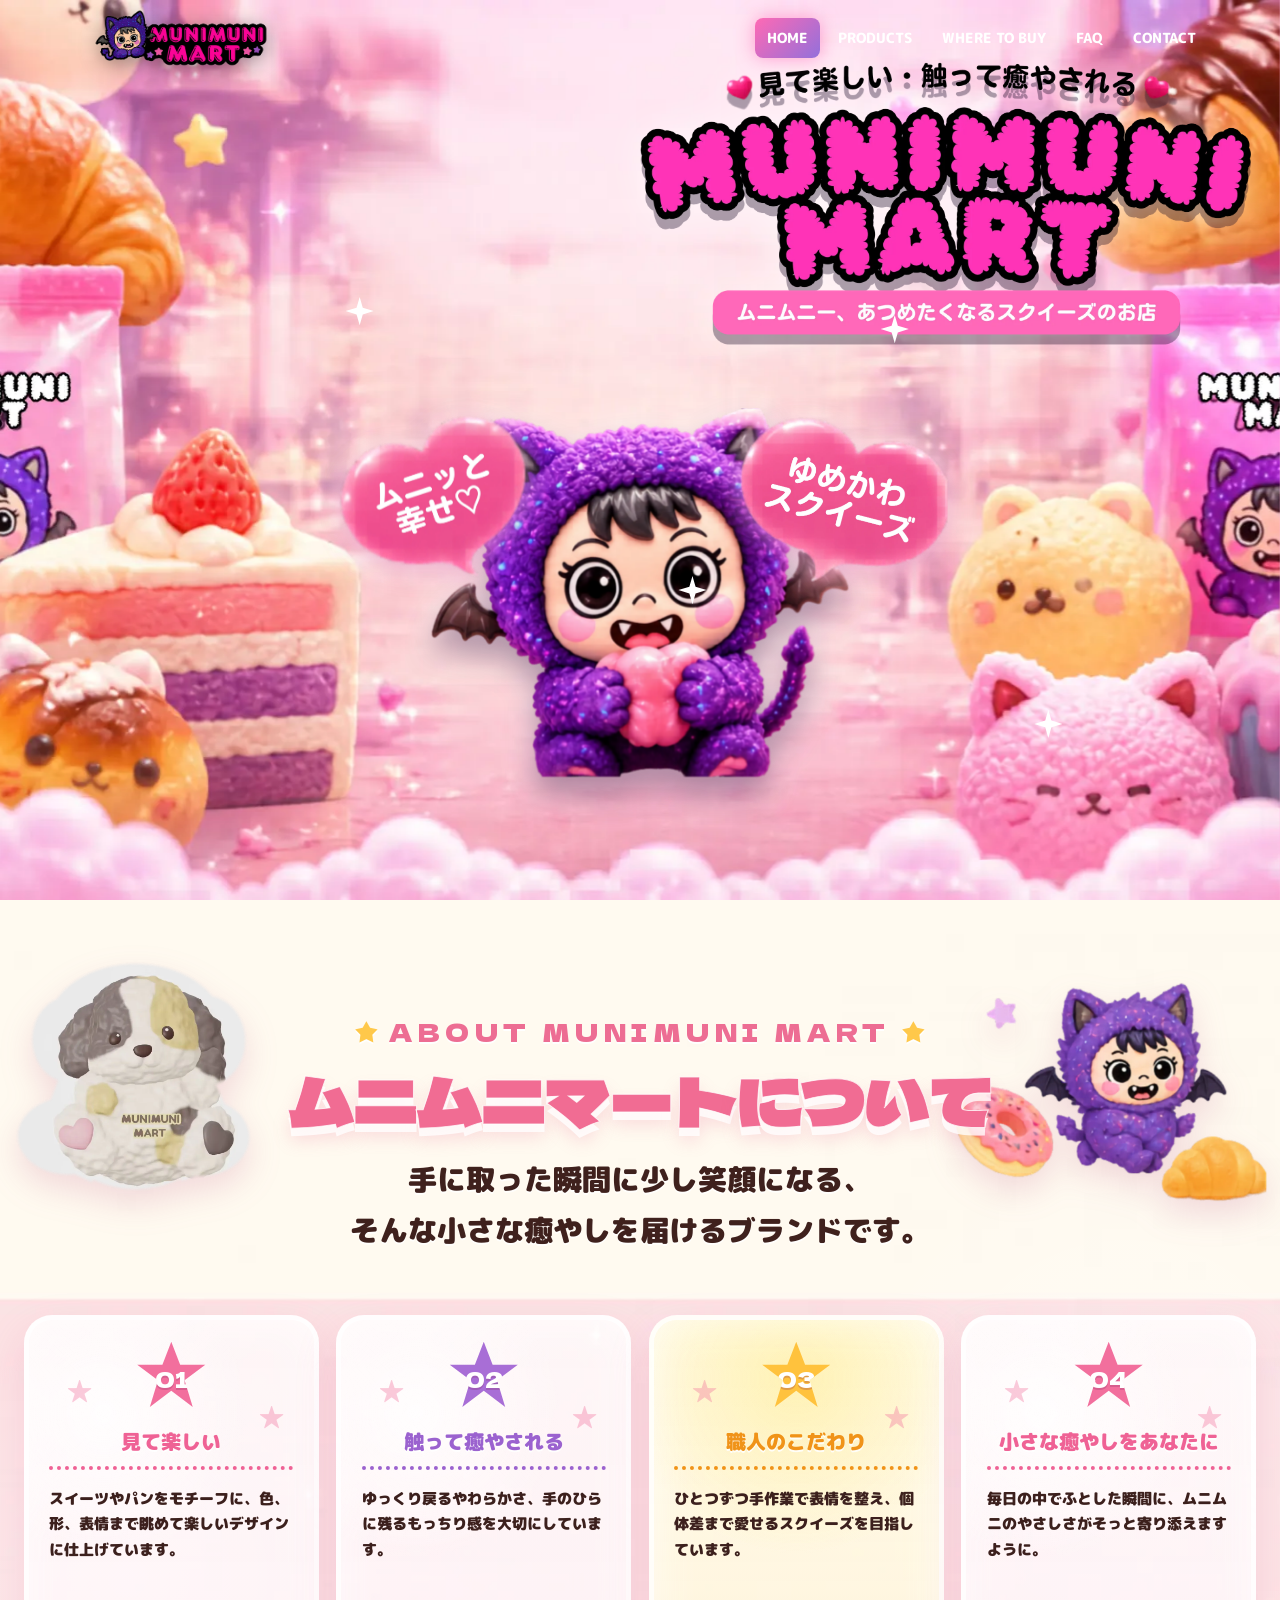
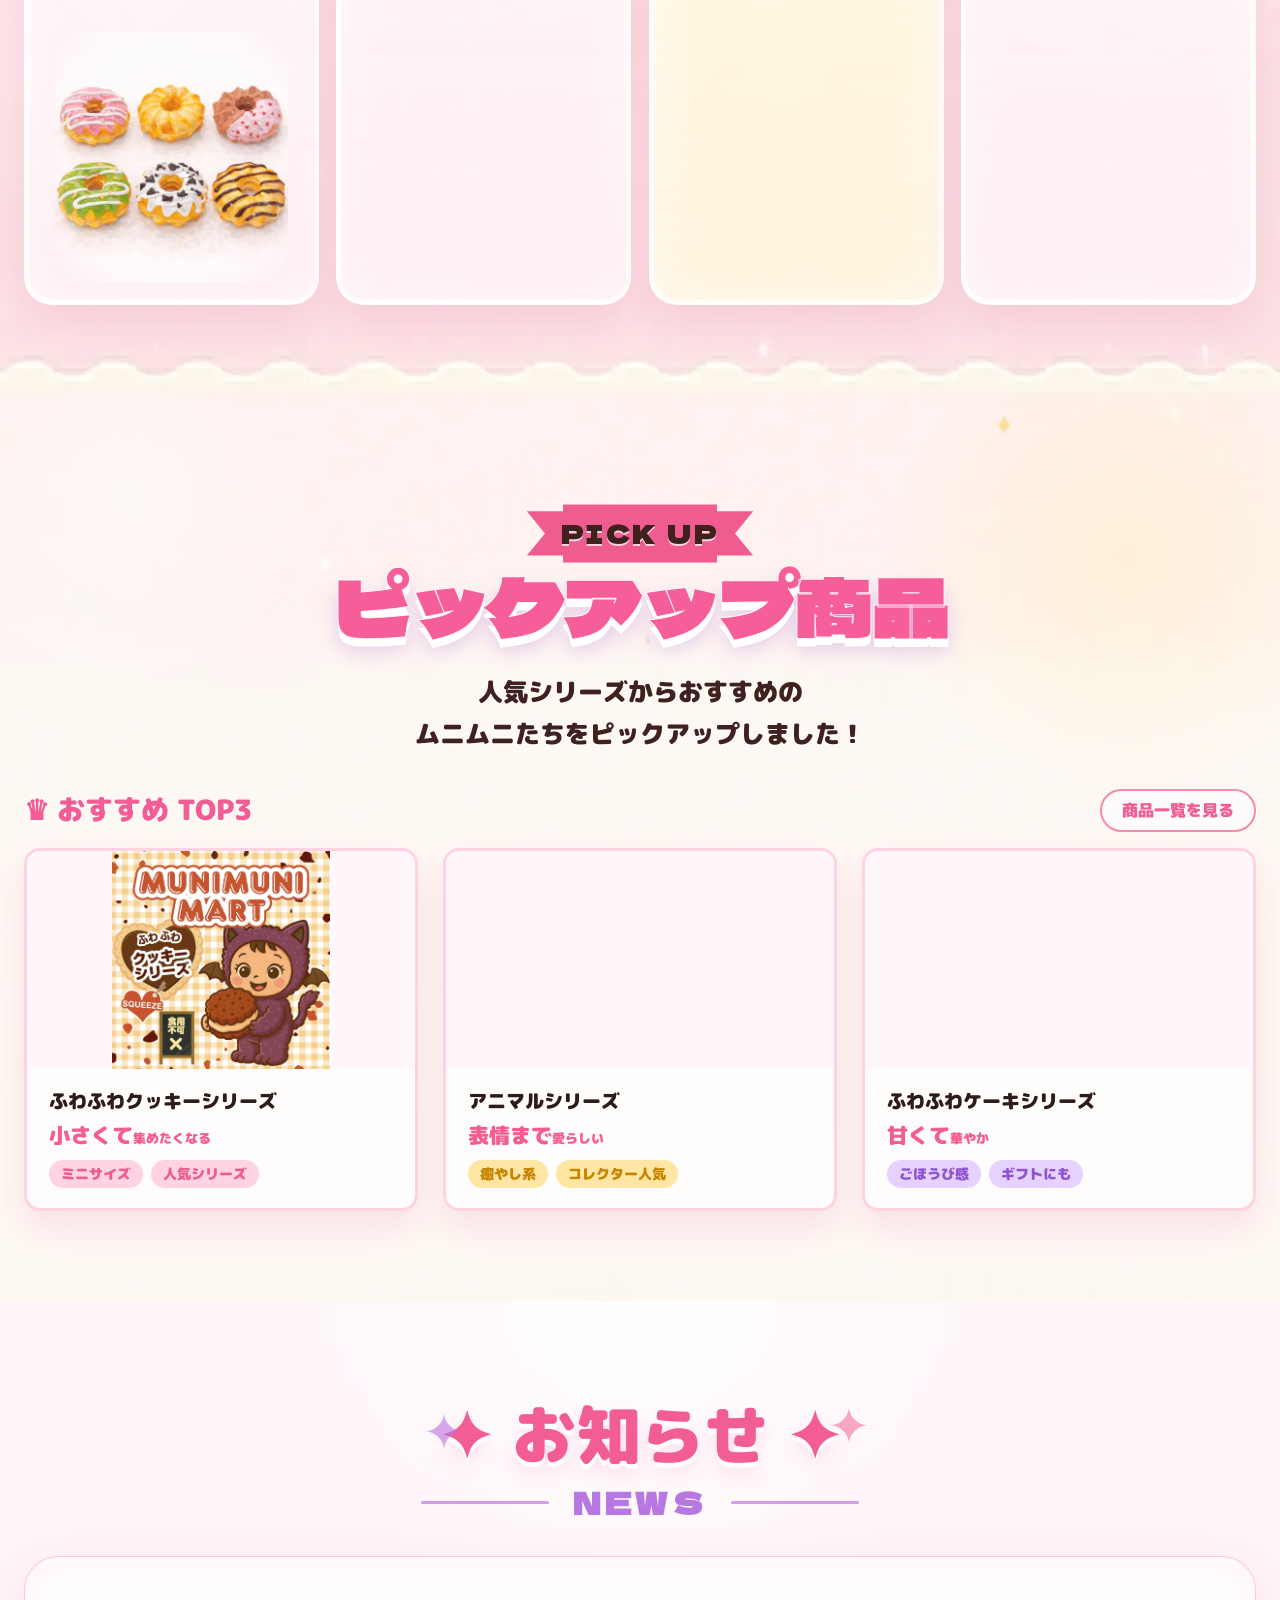
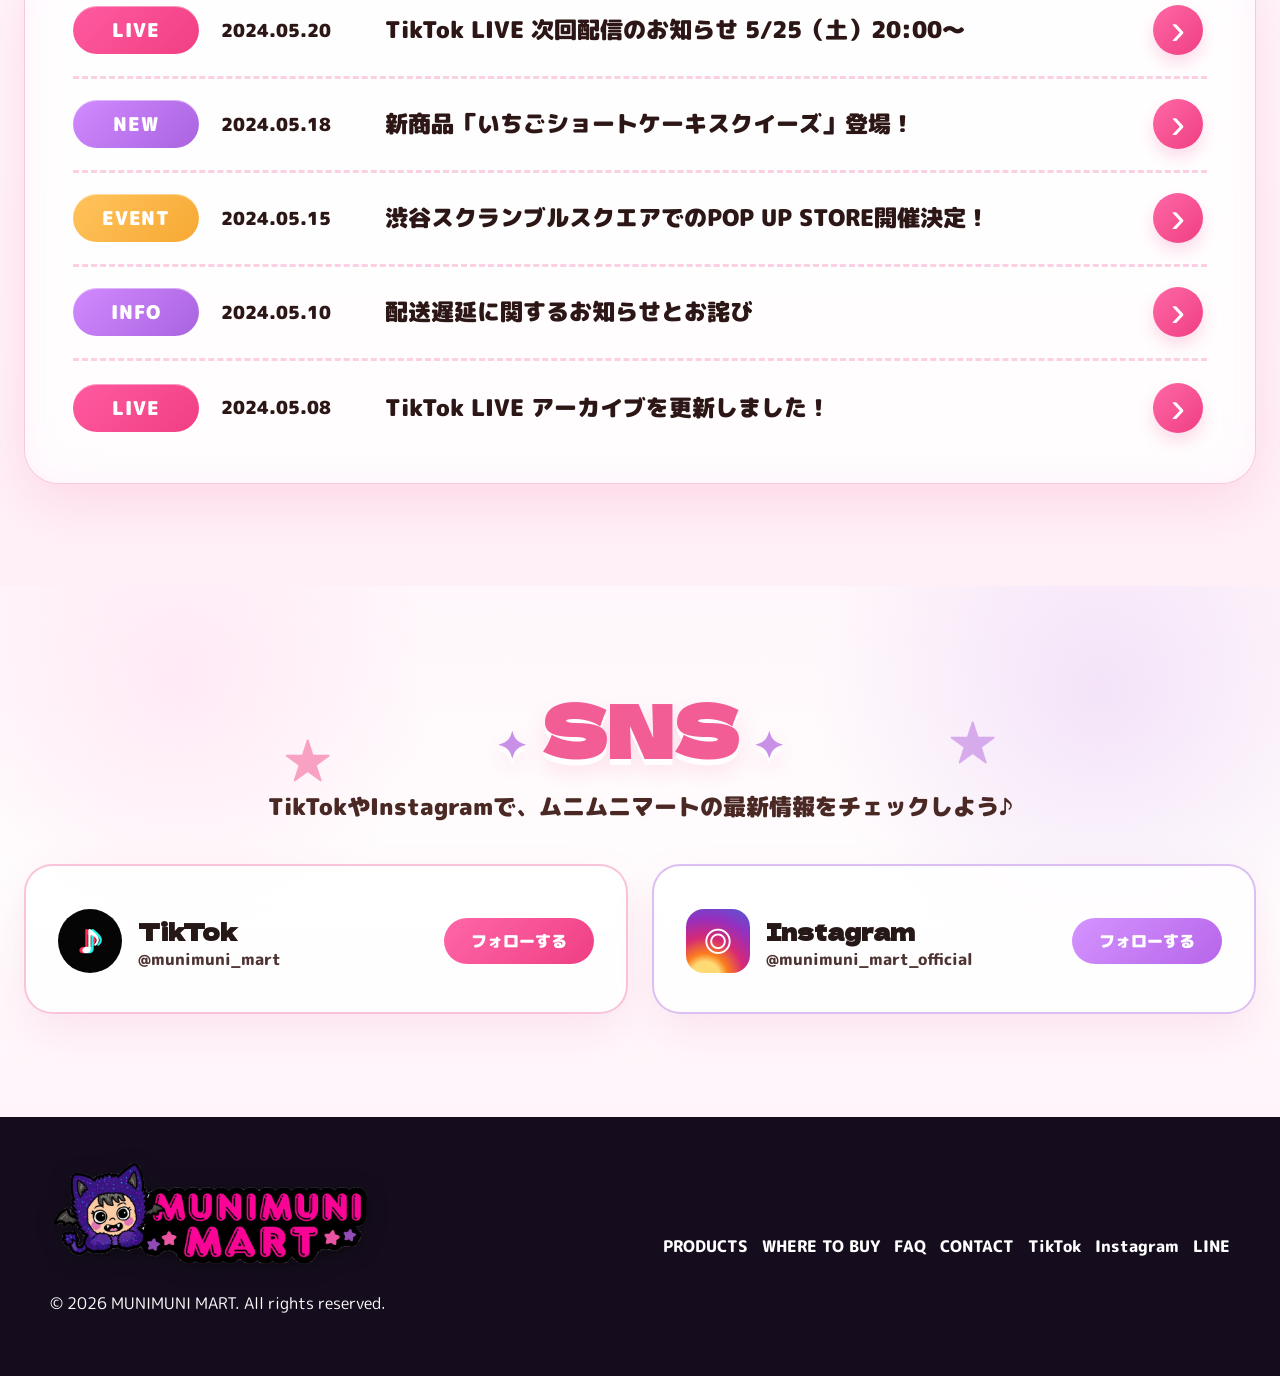
==== index.html @ 52c53e6d "Initial MUNIMUNI MART site with CMS" ====
<!doctype html>
<html lang="ja">
  <head>
    <meta charset="utf-8">
    <meta name="viewport" content="width=device-width, initial-scale=1">
    <title>MUNIMUNI MART | 見て楽しい、触って癒やされる</title>
    <meta name="description" content="MUNIMUNI MARTのブランド世界観、職人手作りスクイーズ、TikTokライブ情報を紹介する公式ブランディングサイトです。">
    <link rel="stylesheet" href="assets/styles.css">
  </head>
  <body>
    <div class="loader" aria-hidden="true"><img src="assets/munimuni-logo.webp" alt=""></div>
    <header class="site-header">
      <div class="nav-wrap">
        <a class="brand" href="index.html"><img src="assets/munimuni-brand-logo.webp" alt="MUNIMUNI MART ロゴ"><span>MUNIMUNI MART</span></a>
        <button class="nav-toggle" type="button" aria-label="メニューを開く" aria-expanded="false"><span></span><span></span><span></span></button>
        <nav class="site-nav" aria-label="グローバルナビゲーション">
          <a class="is-active" href="index.html">HOME</a>
          <a href="products/index.html">PRODUCTS</a>
          <a href="where-to-buy/index.html">WHERE TO BUY</a>
          <a href="faq/index.html">FAQ</a>
          <a href="contact/index.html">CONTACT</a>
        </nav>
      </div>
    </header>

    <main class="page">
      <section class="hero hero-layered reveal" aria-label="MUNIMUNI MART キービジュアル">
        <div class="hero-layer-canvas">
          <img class="hero-layer hero-bg-layer" src="assets/hero-parts/hero-bg.webp" alt="スクイーズとスイーツが並ぶピンクの背景" loading="eager" fetchpriority="high" decoding="async">
          <img class="hero-layer hero-logo-layer" src="assets/hero-parts/hero-logo-v2.webp" alt="MUNIMUNI MART ムニムニ、あつめたくなるスクイーズのお店" loading="eager" fetchpriority="high" decoding="async">
          <img class="hero-layer hero-character-layer" src="assets/hero-parts/hero-character.webp" alt="ハートを持ったムニにゃん" loading="eager" fetchpriority="high" decoding="async">
          <img class="hero-layer hero-bubble-left-layer" src="assets/hero-parts/hero-bubble-happy.webp" alt="ムニッと幸せ" loading="eager" decoding="async">
          <img class="hero-layer hero-bubble-right-layer" src="assets/hero-parts/hero-bubble-dream.webp" alt="ゆめかわスクイーズ" loading="eager" decoding="async">
          <span class="hero-glint g1" aria-hidden="true"></span>
          <span class="hero-glint g2" aria-hidden="true"></span>
          <span class="hero-glint g3" aria-hidden="true"></span>
          <span class="hero-glint g4" aria-hidden="true"></span>
        </div>
        <div class="hero-poster-actions" aria-label="主要リンク">
          <a class="button primary" href="products/index.html">商品を見る</a>
          <a class="button" href="where-to-buy/index.html">購入方法を見る</a>
        </div>
      </section>

      <section class="about-muni-section reveal" aria-labelledby="about-title">
        <div class="about-bg-layer about-bg-full" aria-hidden="true"></div>
        <img class="about-float about-float-left" src="assets/about-parts/about-float-dog.webp" alt="" loading="lazy" decoding="async">
        <img class="about-float about-float-right" src="assets/about-parts/about-top-right.webp" alt="" loading="lazy" decoding="async">

        <div class="about-inner">
          <div class="about-hero-copy">
            <p class="about-eyebrow"><span>★</span> ABOUT MUNIMUNI MART <span>★</span></p>
            <h2 id="about-title"><span>ムニムニマート</span><span>について</span></h2>
            <p>手に取った瞬間に少し笑顔になる、<br>そんな小さな癒やしを届けるブランドです。</p>
          </div>

          <div class="about-card-grid" aria-label="ムニムニマートの特徴">
            <article class="about-card card-pink">
              <div class="about-number">01</div>
              <h3>見て楽しい</h3>
              <p>スイーツやパンをモチーフに、色、形、表情まで眺めて楽しいデザインに仕上げています。</p>
              <img src="assets/about-parts/about-card-01-new.webp" alt="表情豊かなドーナツスクイーズのラインナップ" loading="lazy" decoding="async">
            </article>

            <article class="about-card card-purple">
              <div class="about-number">02</div>
              <h3>触って癒やされる</h3>
              <p>ゆっくり戻るやわらかさ、手のひらに残るもっちり感を大切にしています。</p>
              <img src="assets/about-parts/about-card-02-new.webp" alt="黄色いアニマルスクイーズを手でむにっと押している様子" loading="lazy" decoding="async">
            </article>

            <article class="about-card card-orange">
              <div class="about-number">03</div>
              <h3>職人のこだわり</h3>
              <p>ひとつずつ手作業で表情を整え、個体差まで愛せるスクイーズを目指しています。</p>
              <img src="assets/about-parts/about-card-03-new.webp" alt="筆でスクイーズの表情を丁寧に仕上げている様子" loading="lazy" decoding="async">
            </article>

            <article class="about-card card-pink">
              <div class="about-number">04</div>
              <h3>小さな癒やしをあなたに</h3>
              <p>毎日の中でふとした瞬間に、ムニムニのやさしさがそっと寄り添えますように。</p>
              <img src="assets/about-parts/about-card-04-new.webp" alt="ムニにゃんが黄色いスクイーズを抱えている様子" loading="lazy" decoding="async">
            </article>
          </div>
        </div>
      </section>

      <section class="pickup-muni-section reveal" aria-labelledby="pickup-title">
        <div class="pickup-bg" aria-hidden="true"></div>
        <div class="pickup-inner">
          <div class="pickup-hero">
            <p class="pickup-ribbon">PICK UP</p>
            <h2 id="pickup-title">ピックアップ商品</h2>
            <p>人気シリーズからおすすめの<br>ムニムニたちをピックアップしました！</p>
          </div>

          <div class="pickup-heading-row">
            <h3>♛ おすすめ TOP3</h3>
            <a class="pickup-link" href="products/index.html">商品一覧を見る</a>
          </div>

          <div class="pickup-rank-grid">
            <article class="pickup-rank-card">
              <img src="assets/pickup-products/fluffy-cookie-series.webp" alt="ふわふわクッキーシリーズ" loading="lazy" decoding="async">
              <div class="pickup-rank-body">
                <h4>ふわふわクッキーシリーズ</h4>
                <p>小さくて<span>集めたくなる</span></p>
                <div><span>ミニサイズ</span><span>人気シリーズ</span></div>
              </div>
            </article>
            <article class="pickup-rank-card">
              <img src="assets/pickup-products/animal-series.webp" alt="アニマルシリーズ" loading="lazy" decoding="async">
              <div class="pickup-rank-body">
                <h4>アニマルシリーズ</h4>
                <p>表情まで<span>愛らしい</span></p>
                <div><span>癒やし系</span><span>コレクター人気</span></div>
              </div>
            </article>
            <article class="pickup-rank-card">
              <img src="assets/pickup-products/fluffy-cake-series.webp" alt="ふわふわケーキシリーズ" loading="lazy" decoding="async">
              <div class="pickup-rank-body">
                <h4>ふわふわケーキシリーズ</h4>
                <p>甘くて<span>華やか</span></p>
                <div><span>ごほうび感</span><span>ギフトにも</span></div>
              </div>
            </article>
          </div>
        </div>
      </section>

      <section class="news-muni-section reveal" aria-labelledby="news-title">
        <div class="news-muni-inner">
          <div class="news-muni-heading">
            <p aria-hidden="true">✦ お知らせ ✦</p>
            <h2 id="news-title">NEWS</h2>
          </div>
          <div class="news-muni-panel" data-news-list aria-label="お知らせ一覧"></div>
        </div>
      </section>

      <section class="sns-muni-section reveal" aria-labelledby="sns-title">
        <div class="sns-muni-inner">
          <div class="sns-muni-heading">
            <h2 id="sns-title">SNS</h2>
            <p>TikTokやInstagramで、ムニムニマートの最新情報をチェックしよう♪</p>
          </div>

          <div class="sns-panel-grid">
            <article class="sns-feed-panel sns-link-panel tiktok-panel">
              <div class="sns-account-head">
                <div class="sns-icon tiktok-icon">♪</div>
                <div><h3>TikTok</h3><p>@munimuni_mart</p></div>
                <a href="https://www.tiktok.com/@munimuni.mart" target="_blank" rel="noreferrer">フォローする</a>
              </div>
            </article>

            <article class="sns-feed-panel sns-link-panel instagram-panel">
              <div class="sns-account-head">
                <div class="sns-icon instagram-icon">◎</div>
                <div><h3>Instagram</h3><p>@munimuni_mart_official</p></div>
                <a href="https://www.instagram.com/munimuni_mart_official/" target="_blank" rel="noreferrer">フォローする</a>
              </div>
            </article>
          </div>
        </div>
      </section>
    </main>

    <footer class="site-footer">
      <div class="footer-inner">
        <div>
          <a class="brand" href="index.html"><img src="assets/munimuni-brand-logo.webp" alt="MUNIMUNI MART ロゴ"><span>MUNIMUNI MART</span></a>
          <p>© 2026 MUNIMUNI MART. All rights reserved.</p>
        </div>
        <div class="footer-links">
          <a href="products/index.html">PRODUCTS</a><a href="where-to-buy/index.html">WHERE TO BUY</a><a href="faq/index.html">FAQ</a><a href="contact/index.html">CONTACT</a><a href="https://www.tiktok.com/@munimuni.mart" target="_blank" rel="noreferrer">TikTok</a><a href="https://www.instagram.com/munimuni_mart_official/" target="_blank" rel="noreferrer">Instagram</a><a href="https://line.me/R/ti/p/@764tbewm?oat_content=url&ts=12260603" target="_blank" rel="noreferrer">LINE</a>
        </div>
      </div>
    </footer>
    <script src="assets/news-data.js"></script>
    <script src="assets/app.js"></script>
  </body>
</html>
---- assets/styles.css ----
@import url("https://fonts.googleapis.com/css2?family=Dela+Gothic+One&family=M+PLUS+Rounded+1c:wght@400;500;700;800;900&family=Noto+Sans+JP:wght@400;500;700;900&family=Quicksand:wght@600;700&display=swap");

:root {
  --pink: #ff69b4;
  --pink-soft: #ffb6d9;
  --purple: #9370db;
  --cream: #fffacd;
  --green: #90ee90;
  --ink: #231825;
  --muted: #6d586e;
  --white: #ffffff;
  --night: #160824;
  --night-2: #2c0d48;
  --cyan: #63f5ff;
  --line: rgba(35, 24, 37, 0.14);
  --shadow: 0 18px 44px rgba(255, 105, 180, 0.22), 0 0 28px rgba(147, 112, 219, 0.22);
  --radius: 8px;
}

* {
  box-sizing: border-box;
}

html {
  scroll-behavior: smooth;
}

body {
  margin: 0;
  color: var(--white);
  font-family: "M PLUS Rounded 1c", "Noto Sans JP", system-ui, sans-serif;
  background:
    radial-gradient(circle at 12% 10%, rgba(255, 105, 180, 0.88), transparent 18rem),
    radial-gradient(circle at 82% 8%, rgba(99, 245, 255, 0.44), transparent 15rem),
    radial-gradient(circle at 74% 42%, rgba(147, 112, 219, 0.82), transparent 22rem),
    radial-gradient(circle at 20% 78%, rgba(255, 182, 217, 0.68), transparent 18rem),
    linear-gradient(135deg, var(--night) 0%, #330946 38%, #650c66 68%, #180629 100%);
  background-attachment: fixed;
}

body::before {
  content: "";
  position: fixed;
  inset: 0;
  z-index: -1;
  opacity: 0.52;
  background-image:
    linear-gradient(rgba(255, 255, 255, 0.08) 1px, transparent 1px),
    linear-gradient(90deg, rgba(255, 255, 255, 0.08) 1px, transparent 1px),
    radial-gradient(circle, rgba(255, 255, 255, 0.34) 0 2px, transparent 2px),
    radial-gradient(circle, rgba(255, 105, 180, 0.55) 0 3px, transparent 3px);
  background-size: 54px 54px, 54px 54px, 82px 82px, 128px 128px;
  background-position: 0 0, 0 0, 18px 26px, 52px 74px;
  mask-image: linear-gradient(180deg, rgba(0, 0, 0, 0.9), rgba(0, 0, 0, 0.55));
}

body::after {
  content: "MUNI MUNI   MUNI MUNI   MUNI MUNI";
  position: fixed;
  left: -8vw;
  right: -8vw;
  bottom: 9vh;
  z-index: -1;
  color: transparent;
  font-family: "Dela Gothic One", "M PLUS Rounded 1c", sans-serif;
  font-size: clamp(3.8rem, 10vw, 10rem);
  letter-spacing: 0;
  white-space: nowrap;
  -webkit-text-stroke: 1px rgba(255, 255, 255, 0.16);
  transform: rotate(-8deg);
}

img {
  max-width: 100%;
  display: block;
}

a {
  color: inherit;
}

.site-header {
  position: fixed;
  top: 0;
  left: 0;
  right: 0;
  z-index: 20;
  background: transparent;
  border-bottom: 1px solid transparent;
  backdrop-filter: none;
  transition: background 240ms ease, border-color 240ms ease, box-shadow 240ms ease;
}

.site-header.is-solid {
  background: rgba(22, 8, 36, 0.88);
  border-bottom-color: rgba(255, 255, 255, 0.18);
  box-shadow: 0 10px 28px rgba(22, 8, 36, 0.24);
  backdrop-filter: blur(16px);
}

.nav-wrap {
  max-width: 1180px;
  min-height: 76px;
  margin: 0 auto;
  padding: 0 22px;
  display: flex;
  align-items: center;
  justify-content: space-between;
  gap: 20px;
}

.brand {
  display: inline-flex;
  align-items: center;
  gap: 10px;
  text-decoration: none;
  font-family: "Quicksand", sans-serif;
  font-weight: 700;
  color: var(--ink);
}

.brand img {
  width: clamp(154px, 18vw, 218px);
  height: auto;
  max-height: 58px;
  object-fit: contain;
  filter: drop-shadow(0 4px 10px rgba(0, 0, 0, 0.38));
}

.brand span {
  display: none;
  color: #ff4fc3;
  font-size: 1.15rem;
  text-shadow: 0 0 12px rgba(255, 105, 180, 0.9);
}

.nav-toggle {
  display: none;
  width: 44px;
  height: 44px;
  border: 2px solid var(--ink);
  border-radius: var(--radius);
  background: #fff4fb;
  cursor: pointer;
}

.nav-toggle span {
  display: block;
  width: 20px;
  height: 2px;
  margin: 5px auto;
  background: var(--ink);
}

.site-nav {
  display: flex;
  align-items: center;
  gap: 6px;
}

.site-nav a {
  padding: 10px 12px;
  border-radius: var(--radius);
  text-decoration: none;
  font-size: 0.86rem;
  font-weight: 800;
  letter-spacing: 0;
  color: var(--white);
}

.site-nav a:hover,
.site-nav a.is-active {
  color: var(--white);
  background: linear-gradient(135deg, var(--pink), var(--purple));
  box-shadow: 0 0 18px rgba(255, 105, 180, 0.62);
}

.page {
  overflow: hidden;
}

.section,
.hero,
.page-hero,
.product-detail {
  max-width: 1180px;
  margin: 0 auto;
  padding: 82px 22px;
}

.hero {
  min-height: calc(100vh - 76px);
  display: grid;
  grid-template-columns: minmax(0, 1.02fr) minmax(320px, 0.88fr);
  align-items: center;
  gap: 42px;
  padding-top: 44px;
  padding-bottom: 44px;
}

.hero-poster,
.hero-scene {
  position: relative;
  max-width: none;
  min-height: calc(100vh - 76px);
  display: grid;
  grid-template-columns: 1fr;
  place-items: center;
  padding: clamp(18px, 3vw, 34px);
  isolation: isolate;
}

.hero-poster::before,
.hero-scene::before {
  content: "";
  position: absolute;
  inset: 0;
  z-index: -2;
  background:
    radial-gradient(circle at 50% 18%, rgba(255, 255, 255, 0.32), transparent 18rem),
    radial-gradient(circle at 20% 78%, rgba(255, 105, 180, 0.72), transparent 22rem),
    radial-gradient(circle at 78% 30%, rgba(147, 112, 219, 0.72), transparent 22rem),
    linear-gradient(135deg, #ff69b4, #8f37f4 48%, #ffb6d9);
}

.hero-poster::after,
.hero-scene::after {
  content: "";
  position: absolute;
  inset: 0;
  z-index: -1;
  pointer-events: none;
  background:
    linear-gradient(180deg, rgba(22, 8, 36, 0.2), transparent 26%, rgba(22, 8, 36, 0.22)),
    radial-gradient(circle at 50% 104%, rgba(255, 255, 255, 0.62), transparent 24rem);
}

.hero-poster img {
  width: min(100%, 1536px);
  max-height: calc(100vh - 112px);
  object-fit: contain;
  border: 3px solid rgba(255, 255, 255, 0.78);
  border-radius: 8px;
  box-shadow:
    0 0 34px rgba(255, 105, 180, 0.74),
    0 0 72px rgba(147, 112, 219, 0.56),
    0 24px 70px rgba(22, 8, 36, 0.42);
}

.hero-layered {
  position: relative;
  max-width: none;
  min-height: 100svh;
  display: grid;
  grid-template-columns: 1fr;
  place-items: center;
  padding: 0;
  overflow: hidden;
  isolation: isolate;
}

.hero-layered::before {
  content: "";
  position: absolute;
  inset: 0;
  z-index: -2;
  background:
    radial-gradient(circle at 50% 14%, rgba(255, 255, 255, 0.5), transparent 18rem),
    radial-gradient(circle at 20% 82%, rgba(255, 105, 180, 0.64), transparent 24rem),
    radial-gradient(circle at 78% 24%, rgba(147, 112, 219, 0.68), transparent 22rem),
    linear-gradient(135deg, #ff63bd, #b85cff 55%, #ff9bd7);
}

.hero-layered::after {
  content: "";
  position: absolute;
  inset: 0;
  z-index: -1;
  pointer-events: none;
  background:
    radial-gradient(circle, rgba(255, 255, 255, 0.72) 0 2px, transparent 2px),
    linear-gradient(180deg, rgba(22, 8, 36, 0.12), transparent 40%, rgba(22, 8, 36, 0.2));
  background-size: 72px 72px, auto;
  animation: twinkle-field 5s ease-in-out infinite alternate;
}

.hero-layer-canvas {
  position: relative;
  width: 100%;
  min-height: 100svh;
  aspect-ratio: 16 / 9;
  overflow: hidden;
  border: 0;
  border-radius: 0;
  box-shadow: none;
  background: #ffb4dc;
}

.hero-layer {
  position: absolute;
  display: block;
  height: auto;
  max-width: none;
  pointer-events: none;
  user-select: none;
  will-change: transform, opacity;
}

.hero-bg-layer {
  inset: 0;
  z-index: 1;
  width: 100%;
  height: 100%;
  object-fit: cover;
}

.hero-logo-layer {
  left: 50%;
  top: 6.4%;
  z-index: 5;
  width: 47.9%;
  animation: logo-pop 5.4s ease-in-out infinite;
  filter: drop-shadow(0 10px 0 rgba(22, 8, 36, 0.36)) drop-shadow(0 0 20px rgba(255, 255, 255, 0.62));
}

.hero-character-layer {
  left: 33.2%;
  top: 45.3%;
  z-index: 7;
  width: 33.6%;
  animation: character-breathe-image 3.8s ease-in-out infinite;
  filter: drop-shadow(0 18px 14px rgba(52, 10, 60, 0.38)) drop-shadow(0 0 18px rgba(255, 255, 255, 0.58));
}

.hero-bubble-left-layer {
  left: 26.1%;
  top: 45.5%;
  z-index: 8;
  width: 15.2%;
  animation: bubble-float-left 3.5s ease-in-out infinite;
  filter: drop-shadow(0 8px 12px rgba(190, 25, 128, 0.28)) drop-shadow(0 0 12px rgba(255, 255, 255, 0.58));
}

.hero-bubble-right-layer {
  right: 25.8%;
  top: 45.8%;
  z-index: 8;
  width: 16.8%;
  animation: bubble-float-right 3.7s ease-in-out infinite;
  filter: drop-shadow(0 8px 12px rgba(190, 25, 128, 0.28)) drop-shadow(0 0 12px rgba(255, 255, 255, 0.58));
}

.hero-glint {
  position: absolute;
  z-index: 9;
  width: clamp(16px, 2.2vw, 38px);
  aspect-ratio: 1;
  background: #fff;
  clip-path: polygon(50% 0, 61% 38%, 100% 50%, 61% 62%, 50% 100%, 39% 62%, 0 50%, 39% 38%);
  filter: drop-shadow(0 0 9px rgba(255, 255, 255, 0.96));
  animation: sparkle-pulse 1.9s ease-in-out infinite;
}

.hero-glint.g1 {
  left: 27%;
  top: 33%;
}

.hero-glint.g2 {
  right: 29%;
  top: 35%;
  animation-delay: -0.55s;
}

.hero-glint.g3 {
  left: 53%;
  top: 64%;
  animation-delay: -0.95s;
}

.hero-glint.g4 {
  right: 17%;
  bottom: 18%;
  animation-delay: -1.3s;
}

.about-muni-section {
  position: relative;
  overflow: hidden;
  isolation: isolate;
  min-height: 980px;
  padding: clamp(54px, 6vw, 82px) 24px clamp(58px, 7vw, 88px);
  color: var(--ink);
}

.about-bg-layer {
  position: absolute;
  inset: 0;
  z-index: -2;
  pointer-events: none;
  background-repeat: no-repeat;
  background-size: cover;
  background-position: center;
}

.about-bg-full {
  background-image: url("about-parts/about-bg-full.webp");
}

.about-muni-section::after {
  content: "";
  position: absolute;
  inset: 0;
  z-index: -1;
  pointer-events: none;
  background:
    radial-gradient(circle at 10% 62%, rgba(255, 255, 255, 0.34), transparent 16rem),
    radial-gradient(circle at 88% 48%, rgba(255, 255, 255, 0.28), transparent 18rem);
}

.about-inner {
  position: relative;
  z-index: 3;
  max-width: 1460px;
  margin: 0 auto;
}

.about-hero-copy {
  min-height: 310px;
  display: grid;
  place-items: center;
  align-content: center;
  text-align: center;
}

.about-eyebrow {
  margin: 0 0 10px;
  color: #ed6d93;
  font-family: "Dela Gothic One", "M PLUS Rounded 1c", sans-serif;
  font-size: clamp(1rem, 2vw, 1.55rem);
  letter-spacing: 0.22em;
  text-shadow: 0 2px 0 #fff;
}

.about-eyebrow span {
  color: #ffc84a;
  letter-spacing: 0;
}

.about-hero-copy h2 {
  margin: 0;
  color: #f16c93;
  font-size: clamp(2.25rem, 5vw, 4.9rem);
  -webkit-text-stroke: 1px rgba(255, 255, 255, 0.76);
  text-shadow:
    0 8px 0 rgba(255, 255, 255, 0.78),
    0 12px 18px rgba(231, 99, 141, 0.22);
}

.about-hero-copy h2 span {
  display: inline;
}

.about-hero-copy > p:last-child {
  margin: 18px 0 0;
  color: #3f211d;
  font-size: clamp(1.12rem, 2.4vw, 1.82rem);
  font-weight: 900;
  line-height: 1.72;
  text-shadow: 0 2px 0 rgba(255, 255, 255, 0.8);
}

.about-float {
  position: absolute;
  z-index: 2;
  pointer-events: none;
  max-width: none;
  filter: drop-shadow(0 14px 16px rgba(184, 74, 120, 0.18));
  animation: float-product 5.6s ease-in-out infinite;
}

.about-float-left {
  left: max(12px, calc(50% - 720px));
  top: 58px;
  width: clamp(180px, 19vw, 290px);
  animation-delay: -0.8s;
}

.about-float-right {
  right: max(10px, calc(50% - 720px));
  top: 78px;
  width: clamp(210px, 25vw, 365px);
  animation-delay: -1.8s;
}

.about-card-grid {
  display: grid;
  grid-template-columns: repeat(4, minmax(0, 1fr));
  gap: clamp(10px, 1.4vw, 18px);
  align-items: stretch;
  margin-top: 28px;
}

.about-card {
  position: relative;
  min-height: 590px;
  overflow: hidden;
  padding: 58px clamp(18px, 1.6vw, 24px) 260px;
  border: 5px solid rgba(255, 255, 255, 0.82);
  border-radius: 28px;
  background:
    radial-gradient(circle at 26% 16%, rgba(255, 255, 255, 0.82), transparent 9rem),
    linear-gradient(180deg, rgba(255, 255, 255, 0.7), rgba(255, 245, 251, 0.68));
  box-shadow:
    inset 0 0 42px rgba(255, 255, 255, 0.62),
    0 18px 42px rgba(218, 101, 151, 0.18);
  text-align: center;
  transition: transform 220ms ease, box-shadow 220ms ease;
}

.about-card:hover {
  transform: translateY(-8px);
  box-shadow:
    inset 0 0 42px rgba(255, 255, 255, 0.7),
    0 26px 52px rgba(218, 101, 151, 0.25);
}

.about-card::before,
.about-card::after {
  content: "★";
  position: absolute;
  color: rgba(242, 111, 155, 0.36);
  font-size: 1.7rem;
  animation: sparkle-pulse 2.8s ease-in-out infinite;
}

.about-card::before {
  left: 13%;
  top: 52px;
}

.about-card::after {
  right: 10%;
  top: 78px;
  animation-delay: -1.1s;
}

.about-number {
  width: 74px;
  height: 74px;
  display: grid;
  place-items: center;
  margin: -36px auto 14px;
  color: #fff;
  background: #f26f9d;
  clip-path: polygon(50% 0, 62% 31%, 96% 31%, 68% 52%, 79% 88%, 50% 66%, 21% 88%, 32% 52%, 4% 31%, 38% 31%);
  font-family: "Dela Gothic One", sans-serif;
  font-size: 1.35rem;
  text-shadow: 0 2px 0 rgba(135, 48, 99, 0.26);
}

.about-card h3 {
  margin: 0 auto 16px;
  padding-bottom: 12px;
  border-bottom: 4px dotted currentColor;
  font-family: "M PLUS Rounded 1c", "Noto Sans JP", sans-serif;
  font-size: clamp(1.12rem, 1.55vw, 1.42rem);
  font-weight: 900;
  line-height: 1.2;
  text-shadow: 0 2px 0 rgba(255, 255, 255, 0.86);
  white-space: nowrap;
}

.about-card p {
  margin: 0 auto;
  color: #3c201d;
  font-size: clamp(0.94rem, 1.08vw, 1.05rem);
  font-weight: 900;
  line-height: 1.72;
  text-align: left;
}

.about-card img {
  position: absolute;
  left: 50%;
  bottom: -8px;
  width: 92%;
  max-width: none;
  transform: translateX(-50%);
  filter: drop-shadow(0 10px 10px rgba(129, 66, 67, 0.16));
  transition: transform 220ms ease;
}

.about-card:hover img {
  transform: translateX(-50%) translateY(-5px) scale(1.02);
}

.about-card.card-pink h3 {
  color: #ef6295;
}

.about-card.card-purple h3 {
  color: #9b62cf;
}

.about-card.card-purple .about-number {
  background: #a86ed6;
}

.about-card.card-orange {
  background:
    radial-gradient(circle at 50% 10%, rgba(255, 236, 142, 0.54), transparent 11rem),
    linear-gradient(180deg, rgba(255, 252, 227, 0.88), rgba(255, 249, 219, 0.76));
}

.about-card.card-orange h3 {
  color: #f09318;
}

.about-card.card-orange .about-number {
  background: #ffc23d;
}

.about-card:nth-child(1) img {
  bottom: 18px;
  width: 82%;
  height: 250px;
  object-fit: cover;
  object-position: 50% 40%;
  border-radius: 32px;
  opacity: 0.96;
  mask-image: radial-gradient(ellipse at center, #000 58%, rgba(0, 0, 0, 0.82) 74%, transparent 100%);
}

.about-card:nth-child(2) img {
  bottom: 18px;
  width: 82%;
  height: 250px;
  object-fit: cover;
  object-position: 50% 42%;
  border-radius: 32px;
  opacity: 0.96;
  mask-image: radial-gradient(ellipse at center, #000 58%, rgba(0, 0, 0, 0.82) 74%, transparent 100%);
}

.about-card:nth-child(3) img {
  bottom: 18px;
  width: 82%;
  height: 250px;
  object-fit: cover;
  object-position: 54% 48%;
  border-radius: 32px;
  opacity: 0.96;
  mask-image: radial-gradient(ellipse at center, #000 58%, rgba(0, 0, 0, 0.82) 74%, transparent 100%);
}

.about-card:nth-child(4) img {
  bottom: 18px;
  width: 82%;
  height: 250px;
  object-fit: cover;
  object-position: 50% 48%;
  border-radius: 32px;
  opacity: 0.96;
  mask-image: radial-gradient(ellipse at center, #000 58%, rgba(0, 0, 0, 0.82) 74%, transparent 100%);
}

.pickup-muni-section {
  position: relative;
  overflow: hidden;
  isolation: isolate;
  padding: clamp(58px, 7vw, 96px) 24px clamp(58px, 7vw, 90px);
  color: var(--ink);
}

.pickup-bg {
  position: absolute;
  inset: 0;
  z-index: -2;
  background-image: url("pickup-parts/pickup-bg.webp");
  background-repeat: no-repeat;
  background-position: center;
  background-size: cover;
}

.pickup-muni-section::after {
  content: "";
  position: absolute;
  inset: 0;
  z-index: -1;
  pointer-events: none;
  background:
    radial-gradient(circle at 10% 12%, rgba(255, 255, 255, 0.44), transparent 12rem),
    radial-gradient(circle at 88% 18%, rgba(255, 222, 88, 0.16), transparent 15rem);
}

.pickup-inner {
  max-width: 1400px;
  margin: 0 auto;
}

.pickup-hero {
  min-height: 210px;
  display: grid;
  place-items: center;
  align-content: center;
  text-align: center;
}

.pickup-ribbon {
  margin: 0 0 8px;
  padding: 8px 34px;
  color: #fff;
  background: #ef5d90;
  clip-path: polygon(0 12%, 16% 12%, 16% 0, 84% 0, 84% 12%, 100% 12%, 92% 50%, 100% 88%, 84% 88%, 84% 100%, 16% 100%, 16% 88%, 0 88%, 8% 50%);
  font-family: "Dela Gothic One", "M PLUS Rounded 1c", sans-serif;
  font-size: clamp(1rem, 1.8vw, 1.35rem);
  letter-spacing: 0.14em;
}

.pickup-hero h2 {
  margin: 0;
  color: #f65e9a;
  font-size: clamp(2.7rem, 6vw, 5.6rem);
  white-space: nowrap;
  -webkit-text-stroke: 1px rgba(255, 255, 255, 0.92);
  text-shadow:
    0 8px 0 #fff,
    0 12px 20px rgba(155, 97, 212, 0.28);
}

.pickup-hero p {
  max-width: 780px;
  margin: 22px 0 0;
  color: #3f211d;
  font-size: clamp(1.08rem, 2vw, 1.55rem);
  font-weight: 900;
  line-height: 1.7;
  text-wrap: balance;
  text-shadow: 0 2px 0 rgba(255, 255, 255, 0.72);
}

.pickup-heading-row {
  display: flex;
  align-items: center;
  justify-content: space-between;
  gap: 18px;
  margin: 34px 0 16px;
}

.pickup-heading-row h3 {
  color: #f25d95;
  font-family: "M PLUS Rounded 1c", "Noto Sans JP", sans-serif;
  font-size: clamp(1.35rem, 2.2vw, 2rem);
  font-weight: 900;
  word-break: keep-all;
  text-shadow: 0 2px 0 #fff;
}

.pickup-link {
  display: inline-flex;
  min-height: 38px;
  align-items: center;
  justify-content: center;
  padding: 8px 20px;
  border: 2px solid #f58bad;
  border-radius: 999px;
  color: #f25d95;
  background: rgba(255, 255, 255, 0.62);
  font-weight: 900;
  text-decoration: none;
}

.pickup-rank-grid {
  display: grid;
  grid-template-columns: repeat(3, minmax(0, 1fr));
  gap: clamp(16px, 2vw, 28px);
}

.pickup-rank-card {
  overflow: hidden;
  border: 3px solid rgba(255, 210, 224, 0.96);
  border-radius: 16px;
  background: rgba(255, 255, 255, 0.74);
  box-shadow: 0 18px 34px rgba(218, 91, 143, 0.14);
  transition: transform 220ms ease, box-shadow 220ms ease;
}

.pickup-rank-card:hover {
  transform: translateY(-8px);
  box-shadow: 0 28px 48px rgba(218, 91, 143, 0.22);
}

.pickup-rank-card img {
  width: 100%;
  aspect-ratio: 16 / 9;
  object-fit: contain;
  object-position: center;
  background: #fff7fb;
}

.pickup-rank-body {
  padding: 18px 22px 20px;
}

.pickup-rank-body h4 {
  margin: 0 0 8px;
  color: #2f1b1a;
  font-size: clamp(1rem, 1.45vw, 1.28rem);
  font-weight: 900;
  word-break: keep-all;
  overflow-wrap: normal;
}

.pickup-rank-body p {
  margin: 0 0 12px;
  color: #f45d92;
  font-size: 1.32rem;
  font-weight: 900;
  line-height: 1.2;
}

.pickup-rank-body p span {
  font-size: 0.8rem;
}

.pickup-rank-body div {
  display: flex;
  flex-wrap: wrap;
  gap: 8px;
}

.pickup-rank-body div span,
.pickup-season-grid article span {
  display: inline-flex;
  align-items: center;
  min-height: 28px;
  padding: 4px 12px;
  border-radius: 999px;
  background: #ffd3e4;
  color: #eb5d8f;
  font-weight: 900;
  font-size: 0.86rem;
}

.pickup-rank-card:nth-child(2) .pickup-rank-body div span {
  background: #ffe6a5;
  color: #c58500;
}

.pickup-rank-card:nth-child(3) .pickup-rank-body div span {
  background: #e6d2ff;
  color: #8f55d1;
}

.pickup-season-row {
  margin-top: 34px;
}

.pickup-season-grid {
  display: grid;
  grid-template-columns: repeat(4, minmax(0, 1fr));
  gap: 18px;
}

.pickup-season-grid article {
  min-height: 112px;
  display: grid;
  align-content: center;
  gap: 8px;
  padding: 18px 22px;
  border-radius: 12px;
  background:
    radial-gradient(circle at 12% 18%, rgba(255, 255, 255, 0.7), transparent 6rem),
    linear-gradient(135deg, rgba(255, 210, 232, 0.86), rgba(224, 255, 211, 0.8));
  box-shadow: 0 14px 28px rgba(218, 91, 143, 0.12);
}

.pickup-season-grid article:nth-child(3) {
  background: linear-gradient(135deg, rgba(191, 234, 255, 0.86), rgba(255, 249, 210, 0.78));
}

.pickup-season-grid article:nth-child(4) {
  background: linear-gradient(135deg, rgba(181, 117, 225, 0.78), rgba(255, 195, 238, 0.78));
}

.pickup-season-grid strong {
  color: #3a2020;
  font-weight: 900;
}

.news-muni-section {
  position: relative;
  overflow: hidden;
  padding: clamp(70px, 8vw, 116px) 24px clamp(72px, 8vw, 112px);
  color: var(--ink);
  background:
    radial-gradient(circle at 50% 0, rgba(255, 255, 255, 0.92), transparent 22rem),
    linear-gradient(180deg, #fff7fb 0%, #fff0f7 100%);
}

.news-muni-section::before,
.news-muni-section::after {
  content: "✦";
  position: absolute;
  color: rgba(187, 117, 222, 0.62);
  font-size: clamp(2rem, 4vw, 4rem);
  animation: sparkle-pulse 2.6s ease-in-out infinite;
}

.news-muni-section::before {
  left: 33%;
  top: 92px;
}

.news-muni-section::after {
  right: 32%;
  top: 86px;
  color: rgba(241, 102, 151, 0.56);
  animation-delay: -1s;
}

.news-muni-inner {
  max-width: 1320px;
  margin: 0 auto;
}

.news-muni-heading {
  margin-bottom: 36px;
  text-align: center;
}

.news-muni-heading p {
  margin: 0;
  color: #f25d95;
  font-family: "M PLUS Rounded 1c", "Noto Sans JP", sans-serif;
  font-size: clamp(2.2rem, 5vw, 4.8rem);
  font-weight: 900;
  line-height: 1;
  text-shadow: 0 5px 0 rgba(255, 255, 255, 0.9), 0 10px 18px rgba(242, 93, 149, 0.18);
}

.news-muni-heading h2 {
  position: relative;
  display: inline-flex;
  align-items: center;
  gap: 24px;
  margin: 18px 0 0;
  color: #b779e1;
  font-size: clamp(1.3rem, 2.4vw, 2rem);
  letter-spacing: 0.16em;
  text-shadow: none;
}

.news-muni-heading h2::before,
.news-muni-heading h2::after {
  content: "";
  width: clamp(70px, 10vw, 140px);
  height: 3px;
  border-radius: 999px;
  background: #d79be9;
}

.news-muni-panel {
  overflow: hidden;
  padding: 28px 48px;
  border: 1px solid rgba(248, 181, 208, 0.74);
  border-radius: 34px;
  background: rgba(255, 255, 255, 0.86);
  box-shadow:
    0 20px 52px rgba(242, 93, 149, 0.16),
    inset 0 0 36px rgba(255, 238, 247, 0.8);
  backdrop-filter: blur(8px);
}

.news-muni-item {
  display: grid;
  grid-template-columns: 126px 142px minmax(0, 1fr) 54px;
  gap: 22px;
  align-items: center;
  min-height: 94px;
  border-bottom: 3px dashed rgba(248, 148, 189, 0.44);
}

.news-muni-item:last-child {
  border-bottom: 0;
}

.news-muni-label {
  display: inline-flex;
  min-height: 48px;
  align-items: center;
  justify-content: center;
  border-radius: 999px;
  color: #fff;
  font-size: 1.18rem;
  font-weight: 900;
  letter-spacing: 0.04em;
  box-shadow: inset 0 1px 0 rgba(255, 255, 255, 0.42);
}

.news-muni-label.pink {
  background: linear-gradient(135deg, #ff5aa0, #f13f82);
}

.news-muni-label.purple {
  background: linear-gradient(135deg, #d18aff, #a963df);
}

.news-muni-label.orange {
  background: linear-gradient(135deg, #ffc45d, #f7a833);
}

.news-muni-item time {
  color: #2c1716;
  font-size: 1.12rem;
  font-weight: 900;
}

.news-muni-item a {
  color: #2c1716;
  font-size: clamp(1.08rem, 1.8vw, 1.55rem);
  font-weight: 900;
  line-height: 1.35;
  text-decoration: none;
}

.news-muni-item a:hover {
  color: #f25d95;
}

.news-muni-arrow {
  width: 50px;
  height: 50px;
  display: grid;
  place-items: center;
  border-radius: 50%;
  color: #fff;
  background: linear-gradient(135deg, #ff68a5, #ef3f83);
  font-size: 2.7rem;
  font-family: Arial, sans-serif;
  line-height: 1;
  box-shadow: 0 8px 16px rgba(242, 93, 149, 0.22);
  transition: transform 180ms ease;
}

.news-muni-item:hover .news-muni-arrow {
  transform: translateX(5px);
}

.news-more-button {
  display: flex;
  width: min(520px, 100%);
  min-height: 74px;
  align-items: center;
  justify-content: center;
  gap: 22px;
  margin: 46px auto 0;
  border: 4px solid rgba(255, 255, 255, 0.78);
  border-radius: 999px;
  color: #fff;
  background: linear-gradient(135deg, #ff67a8, #f33f83);
  box-shadow: 0 10px 0 rgba(216, 44, 111, 0.46), 0 18px 32px rgba(242, 93, 149, 0.24);
  font-size: clamp(1.22rem, 2.5vw, 1.75rem);
  font-weight: 900;
  text-decoration: none;
  transition: transform 180ms ease, box-shadow 180ms ease;
}

.news-more-button::after {
  content: "›";
  font-size: 2.8rem;
  line-height: 0.8;
}

.news-more-button:hover {
  transform: translateY(4px);
  box-shadow: 0 6px 0 rgba(216, 44, 111, 0.46), 0 12px 26px rgba(242, 93, 149, 0.24);
}

.sns-muni-section {
  position: relative;
  overflow: hidden;
  padding: clamp(70px, 8vw, 112px) 24px clamp(68px, 8vw, 104px);
  color: var(--ink);
  background:
    radial-gradient(circle at 14% 18%, rgba(255, 194, 229, 0.28), transparent 16rem),
    radial-gradient(circle at 86% 20%, rgba(198, 141, 238, 0.2), transparent 18rem),
    linear-gradient(180deg, #fff7fb 0%, #fffdfd 58%, #fff4fa 100%);
}

.sns-muni-section::before,
.sns-muni-section::after {
  content: "★";
  position: absolute;
  color: rgba(242, 93, 149, 0.55);
  font-size: clamp(2rem, 4vw, 4rem);
  animation: sparkle-pulse 2.6s ease-in-out infinite;
}

.sns-muni-section::before {
  left: 22%;
  top: 138px;
}

.sns-muni-section::after {
  right: 22%;
  top: 120px;
  color: rgba(188, 117, 225, 0.56);
  animation-delay: -1s;
}

.sns-muni-inner {
  max-width: 1420px;
  margin: 0 auto;
}

.sns-muni-heading {
  margin-bottom: 38px;
  text-align: center;
}

.sns-muni-heading h2 {
  margin: 0;
  color: #f25d95;
  font-size: clamp(2.5rem, 5.6vw, 5rem);
  text-shadow: 0 6px 0 rgba(255, 255, 255, 0.9), 0 12px 22px rgba(242, 93, 149, 0.16);
}

.sns-muni-heading h2::before,
.sns-muni-heading h2::after {
  content: "✦";
  color: #c990e8;
  font-size: 0.52em;
  margin: 0 14px;
}

.sns-muni-heading p {
  margin: 18px 0 0;
  color: #4a2925;
  font-size: clamp(1rem, 2vw, 1.42rem);
  font-weight: 900;
  line-height: 1.75;
}

.sns-panel-grid {
  display: grid;
  grid-template-columns: 1fr 1fr;
  gap: 24px;
}

.sns-feed-panel {
  padding: 30px 32px 26px;
  border: 2px solid rgba(248, 181, 208, 0.8);
  border-radius: 28px;
  background: rgba(255, 255, 255, 0.78);
  box-shadow: 0 18px 42px rgba(224, 91, 146, 0.12);
}

.sns-link-panel {
  display: grid;
  align-items: center;
  min-height: 150px;
}

.instagram-panel {
  border-color: rgba(208, 170, 240, 0.76);
}

.sns-account-head {
  display: grid;
  grid-template-columns: 64px 1fr auto;
  gap: 16px;
  align-items: center;
  margin-bottom: 0;
}

.sns-icon {
  width: 64px;
  height: 64px;
  display: grid;
  place-items: center;
  border-radius: 18px;
  color: #fff;
  font-size: 2rem;
  font-weight: 900;
}

.tiktok-icon {
  border-radius: 50%;
  background: #050505;
  text-shadow: 3px 0 #25f4ee, -3px 0 #fe2c55;
}

.instagram-icon {
  border-radius: 18px;
  background: radial-gradient(circle at 30% 105%, #feda75 0 18%, #fa7e1e 28%, #d62976 48%, #962fbf 72%, #4f5bd5 100%);
}

.sns-account-head h3 {
  color: #261817;
  font-size: 1.45rem;
  text-shadow: none;
}

.sns-account-head p {
  margin: 2px 0 0;
  color: #4d3331;
  font-weight: 800;
  line-height: 1.2;
}

.sns-account-head a,
.sns-more-link,
.sns-all-link {
  display: inline-flex;
  align-items: center;
  justify-content: center;
  gap: 8px;
  min-height: 46px;
  padding: 10px 22px;
  border-radius: 999px;
  color: #fff;
  background: linear-gradient(135deg, #ff67a8, #ef3f83);
  font-weight: 900;
  text-decoration: none;
}

.instagram-panel .sns-account-head a,
.sns-more-link.purple {
  background: linear-gradient(135deg, #d493ff, #b765e9);
}

.tiktok-feed-grid {
  display: grid;
  grid-template-columns: repeat(3, minmax(0, 1fr));
  gap: 14px;
}

.tiktok-post {
  position: relative;
  min-height: 390px;
  display: grid;
  align-content: space-between;
  overflow: hidden;
  padding: 28px 18px 18px;
  border-radius: 10px;
  color: #fff;
  background:
    linear-gradient(180deg, rgba(242, 93, 149, 0.1), rgba(42, 14, 22, 0.55)),
    linear-gradient(135deg, #ffb4d4, #f190ad);
}

.tiktok-post::before {
  content: "";
  position: absolute;
  inset: auto -20% 8% -20%;
  height: 52%;
  background: var(--post-shape, radial-gradient(circle, #ff95c3 0 40%, transparent 42%));
  filter: blur(0.2px);
}

.tiktok-post strong,
.tiktok-post span {
  position: relative;
  z-index: 1;
  font-weight: 900;
  text-shadow: 0 2px 6px rgba(126, 38, 72, 0.4);
}

.tiktok-post strong {
  font-size: clamp(1rem, 1.8vw, 1.45rem);
  line-height: 1.28;
}

.tiktok-post span {
  align-self: end;
  font-size: 1.1rem;
}

.tiktok-post.donut {
  --post-shape: radial-gradient(circle at 50% 46%, transparent 0 23px, #ff7fb7 24px 86px, #f7d28d 87px 132px, transparent 133px);
}

.tiktok-post.croissant {
  background: linear-gradient(180deg, rgba(242, 93, 149, 0.12), rgba(42, 14, 22, 0.48)), linear-gradient(135deg, #ffc180, #c66c2b);
  --post-shape: radial-gradient(ellipse at 50% 58%, #d98232 0 118px, transparent 119px);
}

.tiktok-post.muninyan {
  background: linear-gradient(180deg, rgba(242, 93, 149, 0.1), rgba(42, 14, 22, 0.5)), linear-gradient(135deg, #f7a5d0, #a35ad9);
  --post-shape: radial-gradient(circle at 50% 54%, #6124a0 0 96px, transparent 98px);
}

.instagram-feed-grid {
  display: grid;
  grid-template-columns: repeat(3, minmax(0, 1fr));
  gap: 16px;
}

.instagram-post {
  min-height: 198px;
  display: grid;
  place-items: end start;
  overflow: hidden;
  padding: 14px;
  border-radius: 10px;
  color: #fff;
  background: linear-gradient(135deg, #ffd1e4, #fff0c7);
  font-weight: 900;
  text-shadow: 0 2px 8px rgba(113, 52, 78, 0.34);
}

.instagram-post.grid-b,
.instagram-post.grid-e {
  background: linear-gradient(135deg, #ffc5df, #caa1ff);
}

.instagram-post.grid-c,
.instagram-post.grid-f {
  background: linear-gradient(135deg, #fff0d4, #f7b0cc);
}

.instagram-post::before {
  content: "";
  width: 76%;
  aspect-ratio: 1;
  place-self: center;
  border-radius: 36%;
  background: radial-gradient(circle at 50% 52%, #f0ae43 0 46%, transparent 47%);
  filter: drop-shadow(0 10px 10px rgba(144, 79, 56, 0.16));
}

.instagram-post.grid-b::before {
  border-radius: 50%;
  background: radial-gradient(circle at 50% 42%, #5b239a 0 42%, transparent 43%);
}

.instagram-post.grid-c::before {
  border-radius: 24%;
  background: radial-gradient(circle at 50% 48%, #ff86b7 0 42%, transparent 43%);
}

.instagram-post span {
  display: none;
}

.sns-more-link {
  justify-self: end;
  margin-top: 24px;
  color: #f25d95;
  background: transparent;
}

.sns-more-link.purple {
  color: #b765e9;
  background: transparent;
}

.sns-more-link::after,
.sns-all-link::after {
  content: "›";
  display: grid;
  place-items: center;
  width: 30px;
  height: 30px;
  border-radius: 50%;
  color: #fff;
  background: currentColor;
  font-size: 1.8rem;
  line-height: 1;
}

.sns-all-link {
  width: min(420px, 100%);
  margin: 44px auto 0;
  border: 2px solid rgba(248, 181, 208, 0.7);
  color: #4b2925;
  background: rgba(255, 255, 255, 0.58);
}

/* Lower pages: align with the TOP page's soft, puffy brand world. */
.page:has(.page-hero),
.page:has(.product-detail),
main.product-detail {
  position: relative;
  color: var(--ink);
  background:
    radial-gradient(circle at 8% 10%, rgba(255, 199, 226, 0.5), transparent 18rem),
    radial-gradient(circle at 92% 18%, rgba(207, 158, 245, 0.28), transparent 18rem),
    linear-gradient(180deg, #fff8fb 0%, #fff7ed 34%, #fff2fa 100%);
}

.page:has(.page-hero)::before,
.page:has(.product-detail)::before,
main.product-detail::before {
  content: "";
  position: absolute;
  inset: 0;
  z-index: 0;
  pointer-events: none;
  opacity: 0.62;
  background-image:
    radial-gradient(circle, rgba(242, 93, 149, 0.22) 0 3px, transparent 3px),
    radial-gradient(circle, rgba(186, 115, 225, 0.18) 0 3px, transparent 3px),
    radial-gradient(circle, rgba(255, 204, 74, 0.2) 0 4px, transparent 4px);
  background-size: 92px 92px, 138px 138px, 164px 164px;
  background-position: 12px 24px, 44px 72px, 120px 36px;
}

.page:has(.page-hero) > *,
.page:has(.product-detail) > *,
main.product-detail > * {
  position: relative;
  z-index: 1;
}

.page-hero,
.product-detail {
  padding-top: 150px;
}

.page-hero {
  max-width: 1180px;
  text-align: center;
}

.page-hero::before {
  content: "★";
  display: block;
  width: 52px;
  height: 52px;
  margin: 0 auto 12px;
  color: #fff;
  background: linear-gradient(135deg, #ff69b4, #b96ee8);
  clip-path: polygon(50% 0, 62% 31%, 96% 31%, 68% 52%, 79% 88%, 50% 66%, 21% 88%, 32% 52%, 4% 31%, 38% 31%);
  font-size: 1.4rem;
  line-height: 52px;
  filter: drop-shadow(0 8px 14px rgba(242, 93, 149, 0.18));
}

.page-hero .eyebrow {
  justify-content: center;
  color: #f25d95;
  text-shadow: 0 2px 0 #fff;
}

.page-hero .eyebrow::before {
  background: #ffc84a;
  box-shadow: none;
}

.page-hero h1,
.product-detail h1 {
  color: #f25d95;
  font-family: "Dela Gothic One", "M PLUS Rounded 1c", sans-serif;
  font-size: clamp(2.4rem, 6vw, 5rem);
  -webkit-text-stroke: 1px rgba(255, 255, 255, 0.86);
  text-shadow:
    0 7px 0 rgba(255, 255, 255, 0.9),
    0 14px 24px rgba(242, 93, 149, 0.18);
}

.page-hero .lead,
.product-detail .lead {
  margin-inline: auto;
  color: #4a2925;
  font-weight: 900;
  line-height: 1.8;
}

.page:has(.page-hero) .section,
.page:has(.page-hero) .band .section {
  padding-top: 46px;
}

.page:has(.page-hero) .page-hero + .section,
.page:has(.page-hero) .page-hero + .band .section {
  padding-top: 0;
}

.filter-bar,
.faq-search {
  justify-content: center;
}

.filter-btn {
  border-color: #f25d95;
  color: #f25d95;
  background: rgba(255, 255, 255, 0.78);
  box-shadow: 0 8px 18px rgba(242, 93, 149, 0.1);
}

.filter-btn.is-active,
.filter-btn:hover {
  color: #fff;
  background: linear-gradient(135deg, #ff67a8, #b96ee8);
  box-shadow: 0 12px 24px rgba(242, 93, 149, 0.18);
}

.page:has(.page-hero) .product-card,
.page:has(.page-hero) .news-card,
.page:has(.page-hero) .info-panel,
.page:has(.page-hero) .faq-category,
.page:has(.page-hero) .contact-form,
.detail-media {
  border: 3px solid rgba(255, 217, 232, 0.95);
  border-radius: 22px;
  background:
    radial-gradient(circle at 18% 10%, rgba(255, 255, 255, 0.86), transparent 10rem),
    rgba(255, 255, 255, 0.82);
  box-shadow: 0 20px 46px rgba(242, 93, 149, 0.14);
}

.page:has(.page-hero) .product-card {
  overflow: hidden;
}

.page:has(.page-hero) .product-art {
  background:
    radial-gradient(circle at 24% 22%, rgba(255, 255, 255, 0.86), transparent 18%),
    linear-gradient(135deg, #fff2be, #ffb3d7 48%, #d9b5ff);
}

.page:has(.page-hero) .product-body h3,
.page:has(.page-hero) .news-card h3,
.page:has(.page-hero) .info-panel h2,
.page:has(.page-hero) .info-panel h3,
.page:has(.page-hero) .faq-category h2 {
  color: #f25d95;
  font-family: "M PLUS Rounded 1c", "Noto Sans JP", sans-serif;
  font-weight: 900;
}

.page:has(.page-hero) .product-body p,
.page:has(.page-hero) .news-card p,
.page:has(.page-hero) .info-panel p,
.page:has(.page-hero) .faq-category p {
  color: #5b3836;
  font-weight: 800;
}

.pill,
.page:has(.page-hero) .pill {
  border: 0;
  color: #f25d95;
  background: #ffd6e7;
}

.faq-search input,
.form-field input,
.form-field textarea,
.form-field select {
  border-color: #f5a4c2;
  background: rgba(255, 255, 255, 0.88);
  box-shadow: 0 10px 22px rgba(242, 93, 149, 0.08);
}

.accordion button {
  color: #3c201d;
}

.accordion button::after {
  color: #fff;
  background: linear-gradient(135deg, #ff67a8, #b96ee8);
}

.buy-grid .info-panel,
.contact-grid .info-panel {
  min-height: 100%;
}

.contact-form {
  color: var(--ink);
}

.form-field label {
  color: #f25d95;
}

.breadcrumbs {
  padding-top: 0;
  color: #6c4b57;
}

.product-detail {
  color: var(--ink);
}

.product-detail article {
  padding: clamp(20px, 3vw, 34px);
  border: 3px solid rgba(255, 217, 232, 0.95);
  border-radius: 22px;
  background: rgba(255, 255, 255, 0.8);
  box-shadow: 0 20px 46px rgba(242, 93, 149, 0.14);
}

.product-detail article h2 {
  color: #f25d95;
  text-shadow: none;
}

.product-detail article p {
  color: #5b3836;
  font-weight: 800;
}

.spec-list li {
  border-left-color: #f25d95;
  border-radius: 12px;
  background: rgba(255, 246, 250, 0.9);
}

.store-list-section {
  position: relative;
  color: var(--ink);
  background:
    radial-gradient(circle at 12% 10%, rgba(255, 214, 232, 0.68), transparent 18rem),
    radial-gradient(circle at 88% 22%, rgba(213, 174, 255, 0.34), transparent 18rem),
    linear-gradient(180deg, rgba(255, 255, 255, 0.52), rgba(255, 241, 248, 0.68));
}

.lower-section-head h2,
.page:has(.page-hero) .section-head h2 {
  color: #f25d95;
  font-family: "Dela Gothic One", "M PLUS Rounded 1c", sans-serif;
  font-size: clamp(2rem, 4.4vw, 4rem);
  -webkit-text-stroke: 1px rgba(255, 255, 255, 0.85);
  text-shadow:
    0 7px 0 rgba(255, 255, 255, 0.9),
    0 14px 24px rgba(242, 93, 149, 0.16);
}

.store-table-wrap {
  overflow-x: auto;
  border: 3px solid rgba(255, 149, 194, 0.55);
  border-radius: 24px;
  background: rgba(255, 255, 255, 0.94);
  box-shadow: 0 20px 46px rgba(242, 93, 149, 0.16);
}

.store-table {
  width: 100%;
  min-width: 760px;
  border-collapse: collapse;
  color: #3c201d;
}

.store-table th,
.store-table td {
  padding: 22px 24px;
  border-bottom: 2px solid rgba(245, 164, 194, 0.42);
  text-align: left;
  font-weight: 900;
  line-height: 1.55;
}

.store-table td:nth-child(3) {
  color: #5b3836;
  font-size: inherit;
}

.store-table th {
  color: #fff;
  background: linear-gradient(135deg, #ff67a8, #b96ee8);
  font-size: 1.02rem;
  text-shadow: 0 2px 0 rgba(120, 48, 116, 0.16);
}

.store-table tr:last-child td {
  border-bottom: 0;
}

.store-table a {
  color: #b765e9;
  text-decoration: none;
}

.store-status {
  display: inline-flex;
  min-height: 32px;
  align-items: center;
  justify-content: center;
  padding: 5px 14px;
  border-radius: 999px;
  color: #fff;
  font-size: 0.9rem;
  line-height: 1;
  white-space: nowrap;
  word-break: keep-all;
}

.store-status.active {
  background: linear-gradient(135deg, #ff67a8, #b96ee8);
  box-shadow: 0 8px 16px rgba(242, 93, 149, 0.16);
}

.store-status.pending {
  background: linear-gradient(135deg, #d493ff, #b765e9);
}

.store-note {
  margin: 18px 0 0;
  color: #5b3836;
  font-weight: 900;
  text-align: center;
}

/* Final lower-page title overrides. Keep these after the legacy hero lead rules. */
.page-hero .lead,
.page:has(.page-hero) .page-hero .lead,
.product-detail .lead {
  color: #4a2925;
  font-weight: 900;
  text-shadow: 0 2px 0 rgba(255, 255, 255, 0.72);
}

.page-hero h1,
.page:has(.page-hero) .page-hero h1 {
  color: #f25d95;
  font-family: "Dela Gothic One", "M PLUS Rounded 1c", sans-serif;
  -webkit-text-stroke: 1px rgba(255, 255, 255, 0.86);
  text-shadow:
    0 7px 0 rgba(255, 255, 255, 0.9),
    0 14px 24px rgba(242, 93, 149, 0.18);
}

.hero-scene {
  min-height: calc(100svh - 76px);
  overflow: hidden;
  background: #ff8ad1;
}

.scene-bg {
  position: absolute;
  inset: 0;
  z-index: -1;
  background:
    radial-gradient(circle at 14% 12%, rgba(255, 255, 255, 0.72), transparent 4rem),
    radial-gradient(circle at 86% 13%, rgba(255, 255, 255, 0.58), transparent 5rem),
    radial-gradient(circle at 50% 20%, rgba(255, 255, 255, 0.42), transparent 16rem),
    repeating-linear-gradient(116deg, rgba(255, 255, 255, 0.16) 0 18px, transparent 18px 56px),
    linear-gradient(135deg, #ff66b9 0%, #f7b7ff 32%, #9f5cff 68%, #ff7cc8 100%);
  filter: saturate(1.15);
}

.scene-bg::before {
  content: "";
  position: absolute;
  inset: 0;
  background:
    radial-gradient(circle, rgba(255, 255, 255, 0.72) 0 2px, transparent 2px),
    radial-gradient(circle, rgba(255, 105, 180, 0.62) 0 3px, transparent 3px);
  background-size: 58px 58px, 96px 96px;
  animation: twinkle-field 5s ease-in-out infinite alternate;
}

.scene-copy {
  position: absolute;
  top: clamp(20px, 5vh, 54px);
  left: 50%;
  z-index: 8;
  width: min(92vw, 880px);
  transform: translateX(-50%);
  text-align: center;
}

.scene-copy p {
  margin: 0 0 8px;
  color: var(--ink);
  font-weight: 900;
  font-size: clamp(1rem, 2.4vw, 1.85rem);
  text-shadow: 0 2px 0 rgba(255, 255, 255, 0.64);
}

.scene-copy h1 {
  display: grid;
  gap: 0;
  margin: 0;
  color: #ff1493;
  font-family: "Dela Gothic One", "M PLUS Rounded 1c", sans-serif;
  font-size: clamp(3.4rem, 9.6vw, 8.9rem);
  line-height: 0.76;
  -webkit-text-stroke: 3px #1c0925;
  text-shadow:
    0 6px 0 #1c0925,
    0 0 20px rgba(255, 20, 147, 0.88),
    0 0 40px rgba(255, 255, 255, 0.72);
  transform: rotate(-1deg);
}

.scene-copy h1 span:last-child {
  font-size: 0.82em;
}

.scene-copy strong {
  display: inline-flex;
  align-items: center;
  justify-content: center;
  min-height: 46px;
  margin-top: 18px;
  padding: 8px 32px;
  border-radius: 999px;
  color: var(--white);
  background: rgba(255, 20, 147, 0.78);
  box-shadow: 0 0 22px rgba(255, 255, 255, 0.62), inset 0 1px 0 rgba(255, 255, 255, 0.44);
  font-size: clamp(1rem, 2vw, 1.65rem);
}

.muninyan-stage {
  position: absolute;
  left: 50%;
  bottom: clamp(74px, 10vh, 112px);
  z-index: 7;
  width: clamp(230px, 32vw, 460px);
  transform: translateX(-50%);
  animation: character-breathe 3.8s ease-in-out infinite;
}

.muninyan-stage img {
  width: 100%;
  height: auto;
  filter: drop-shadow(0 20px 16px rgba(46, 8, 55, 0.42)) drop-shadow(0 0 18px rgba(255, 255, 255, 0.7));
}

.scene-product {
  position: absolute;
  z-index: 4;
  filter: drop-shadow(0 18px 15px rgba(55, 9, 62, 0.28));
  animation: float-product 4.8s ease-in-out infinite;
}

.scene-product span,
.scene-product::before,
.scene-product::after {
  content: "";
  display: block;
}

.scene-product.croissant {
  width: clamp(130px, 18vw, 260px);
  height: clamp(88px, 11vw, 160px);
}

.scene-product.croissant span {
  width: 100%;
  height: 100%;
  border: 3px solid rgba(60, 24, 20, 0.42);
  border-radius: 80% 80% 30% 30%;
  background:
    linear-gradient(90deg, transparent 16%, rgba(255, 255, 255, 0.26) 17% 20%, transparent 21% 34%, rgba(90, 33, 10, 0.16) 35% 39%, transparent 40% 55%, rgba(255, 255, 255, 0.22) 56% 60%, transparent 61%),
    linear-gradient(145deg, #ffd282 0%, #e98428 55%, #b85b24 100%);
  box-shadow: inset -16px -18px 0 rgba(87, 28, 9, 0.18);
}

.scene-product.croissant.left {
  left: clamp(16px, 5vw, 72px);
  top: clamp(160px, 26vh, 260px);
  transform: rotate(-14deg);
}

.scene-product.croissant.right {
  right: clamp(20px, 5vw, 86px);
  top: clamp(150px, 24vh, 250px);
  transform: rotate(15deg);
  animation-delay: -1.3s;
}

.scene-product.cake {
  left: clamp(36px, 9vw, 150px);
  bottom: clamp(90px, 13vh, 142px);
  width: clamp(150px, 20vw, 270px);
  height: clamp(116px, 15vw, 198px);
  border: 3px solid rgba(70, 21, 63, 0.3);
  border-radius: 16px 16px 30px 30px;
  background:
    radial-gradient(circle at 50% 14%, #ff477f 0 18px, transparent 19px),
    linear-gradient(#fff5d5 0 22%, #ff94bb 22% 45%, #fff5d5 45% 60%, #8d40d9 60% 82%, #ffb4da 82%);
  box-shadow: inset -14px -18px 0 rgba(67, 14, 98, 0.13);
  animation-delay: -0.6s;
}

.scene-product.cupcake {
  right: clamp(24px, 9vw, 132px);
  bottom: clamp(90px, 13vh, 148px);
  width: clamp(116px, 15vw, 190px);
  height: clamp(130px, 16vw, 210px);
  border-radius: 42% 42% 16% 16%;
  background:
    radial-gradient(circle at 50% 22%, #ff6aa9 0 38%, transparent 39%),
    linear-gradient(#ffb8db 0 43%, #89dcff 43%);
  border: 3px solid rgba(70, 21, 63, 0.24);
  animation-delay: -2s;
}

.scene-product.bear {
  right: clamp(142px, 23vw, 360px);
  bottom: clamp(128px, 17vh, 210px);
  width: clamp(92px, 12vw, 150px);
  height: clamp(84px, 11vw, 140px);
  border-radius: 46%;
  background: #ffd997;
  animation-delay: -0.9s;
}

.scene-product.bear::before,
.scene-product.bear::after {
  position: absolute;
  top: -12%;
  width: 34%;
  height: 34%;
  border-radius: 50%;
  background: #ffd997;
}

.scene-product.bear::before {
  left: 8%;
}

.scene-product.bear::after {
  right: 8%;
}

.scene-product.pouch {
  bottom: clamp(108px, 17vh, 188px);
  width: clamp(104px, 13vw, 178px);
  height: clamp(140px, 17vw, 230px);
  display: grid;
  place-items: start center;
  padding-top: 24px;
  border: 3px solid rgba(255, 255, 255, 0.55);
  border-radius: 12px 12px 32px 32px;
  color: #ff5fc2;
  background: linear-gradient(180deg, rgba(255, 255, 255, 0.76), rgba(255, 105, 180, 0.62));
  font-family: "Dela Gothic One", sans-serif;
  font-size: clamp(0.82rem, 1.35vw, 1.25rem);
  line-height: 1;
  text-align: center;
  -webkit-text-stroke: 1px rgba(30, 8, 44, 0.52);
}

.scene-product.pouch.left {
  left: clamp(4px, 1.8vw, 28px);
  animation-delay: -2.4s;
}

.scene-product.pouch.right {
  right: clamp(4px, 1.8vw, 28px);
  animation-delay: -1.7s;
}

.speech-bubble {
  position: absolute;
  z-index: 9;
  display: grid;
  place-items: center;
  width: clamp(108px, 13vw, 168px);
  aspect-ratio: 1.26 / 1;
  border-radius: 48% 52% 48% 52%;
  color: var(--white);
  background: linear-gradient(135deg, #ff4db4, #ff87d2);
  box-shadow: 0 0 22px rgba(255, 255, 255, 0.6);
  font-weight: 900;
  font-size: clamp(1rem, 1.8vw, 1.55rem);
  line-height: 1.25;
  text-align: center;
  animation: bubble-pop 3.2s ease-in-out infinite;
}

.speech-bubble::after {
  content: "";
  position: absolute;
  bottom: -8px;
  left: 44%;
  width: 22px;
  height: 22px;
  background: inherit;
  transform: rotate(45deg);
}

.bubble-left {
  left: clamp(225px, 25vw, 430px);
  bottom: clamp(238px, 34vh, 380px);
}

.bubble-right {
  right: clamp(220px, 24vw, 410px);
  bottom: clamp(238px, 34vh, 380px);
  animation-delay: -1.1s;
}

.heart,
.sparkle {
  position: absolute;
  z-index: 5;
  pointer-events: none;
}

.heart {
  color: #ff1493;
  font-size: clamp(2rem, 4vw, 4.3rem);
  text-shadow: 0 0 16px rgba(255, 255, 255, 0.84);
  animation: heart-drift 4s ease-in-out infinite;
}

.heart.h1 {
  left: 30%;
  top: 26%;
}

.heart.h2 {
  right: 28%;
  top: 31%;
  color: #ff7ad1;
  animation-delay: -1.2s;
}

.heart.h3 {
  right: 19%;
  top: 46%;
  color: #d946ff;
  animation-delay: -2s;
}

.sparkle {
  width: clamp(18px, 3vw, 42px);
  aspect-ratio: 1;
  background: var(--white);
  clip-path: polygon(50% 0, 61% 38%, 100% 50%, 61% 62%, 50% 100%, 39% 62%, 0 50%, 39% 38%);
  filter: drop-shadow(0 0 10px rgba(255, 255, 255, 0.95));
  animation: sparkle-pulse 1.9s ease-in-out infinite;
}

.sparkle.s1 {
  left: 18%;
  top: 22%;
}

.sparkle.s2 {
  right: 18%;
  top: 20%;
  animation-delay: -0.7s;
}

.sparkle.s3 {
  left: 25%;
  bottom: 27%;
  animation-delay: -1.1s;
}

.cotton-clouds {
  position: absolute;
  left: 0;
  right: 0;
  bottom: -22px;
  z-index: 6;
  display: flex;
  justify-content: center;
  gap: clamp(8px, 2vw, 24px);
  filter: blur(0.2px);
}

.cotton-clouds span {
  width: clamp(110px, 18vw, 260px);
  height: clamp(58px, 8vw, 108px);
  border-radius: 999px 999px 0 0;
  background: linear-gradient(180deg, #fff1fb, #ffb7e4);
  box-shadow: 0 0 24px rgba(255, 255, 255, 0.76);
  animation: cloud-sway 5s ease-in-out infinite;
}

.cotton-clouds span:nth-child(2n) {
  transform: translateY(14px);
  animation-delay: -1.5s;
}

.hero-poster-actions {
  position: absolute;
  left: 50%;
  bottom: clamp(28px, 4.5vw, 58px);
  display: flex;
  flex-wrap: wrap;
  justify-content: center;
  gap: 12px;
  transform: translateX(-50%);
}

.eyebrow {
  display: inline-flex;
  align-items: center;
  gap: 8px;
  margin: 0 0 14px;
  color: #fff36d;
  font-family: "Quicksand", sans-serif;
  font-weight: 700;
  text-shadow: 0 0 12px rgba(255, 243, 109, 0.72);
}

.eyebrow::before {
  content: "";
  width: 28px;
  height: 3px;
  border-radius: 999px;
  background: var(--cyan);
  box-shadow: 0 0 12px rgba(99, 245, 255, 0.9);
}

h1,
h2,
h3 {
  font-family: "Dela Gothic One", "M PLUS Rounded 1c", "Noto Sans JP", sans-serif;
  letter-spacing: 0;
  word-break: keep-all;
  overflow-wrap: normal;
}

h1 {
  margin: 0;
  font-size: clamp(2.45rem, 5vw, 5rem);
  line-height: 1.04;
  text-shadow: 0 0 18px rgba(255, 105, 180, 0.82), 5px 5px 0 rgba(35, 24, 37, 0.86);
}

h2 {
  margin: 0;
  font-size: clamp(2rem, 3.2vw, 3.4rem);
  line-height: 1.12;
  text-shadow: 0 0 16px rgba(255, 105, 180, 0.42);
}

h3 {
  margin: 0;
  font-size: 1.22rem;
}

p {
  line-height: 1.85;
}

.hero .lead,
.page-hero .lead,
.section-lead {
  max-width: 720px;
  color: rgba(255, 255, 255, 0.86);
  font-size: 1.05rem;
}

.pop-word {
  color: #fff36d;
  text-shadow: 0 0 14px rgba(255, 243, 109, 0.88), 3px 3px 0 #ff2cad;
}

.hero-actions,
.button-row {
  display: flex;
  flex-wrap: wrap;
  gap: 12px;
  margin-top: 28px;
}

.button,
button.button {
  display: inline-flex;
  min-height: 48px;
  align-items: center;
  justify-content: center;
  gap: 9px;
  padding: 12px 18px;
  border: 2px solid var(--ink);
  border-radius: var(--radius);
  color: var(--ink);
  background: #fff8fd;
  box-shadow: 5px 5px 0 var(--ink);
  font-weight: 900;
  text-decoration: none;
  cursor: pointer;
  transition: transform 180ms ease, box-shadow 180ms ease, background 180ms ease;
}

.button:hover,
button.button:hover {
  transform: translate(2px, 2px) scale(1.02);
  box-shadow: 3px 3px 0 var(--ink);
  background: var(--cream);
}

.button.primary {
  color: var(--white);
  background: linear-gradient(135deg, #ff1493, #8d38ff);
  box-shadow: 5px 5px 0 var(--ink), 0 0 22px rgba(255, 105, 180, 0.72);
}

.button.ghost {
  box-shadow: none;
  border-color: var(--line);
}

.hero-visual {
  position: relative;
  min-height: 520px;
  display: grid;
  place-items: center;
}

.hero-visual::before {
  content: "";
  position: absolute;
  width: min(100%, 520px);
  aspect-ratio: 1;
  border: 3px solid var(--ink);
  border-radius: 50%;
  background:
    radial-gradient(circle at 50% 48%, rgba(255, 255, 255, 0.86), transparent 34%),
    conic-gradient(from 120deg, #ff1493, #63f5ff, #9370db, #fff36d, #ff1493);
  box-shadow: 12px 12px 0 var(--purple), 0 0 44px rgba(255, 105, 180, 0.88);
}

.hero-visual img {
  position: relative;
  z-index: 1;
  width: min(88%, 430px);
  filter: drop-shadow(0 22px 18px rgba(35, 24, 37, 0.26));
  animation: floaty 4.5s ease-in-out infinite;
}

.floating-tag {
  position: absolute;
  z-index: 2;
  min-width: 132px;
  padding: 12px 14px;
  border: 2px solid var(--ink);
  border-radius: var(--radius);
  background: var(--white);
  box-shadow: 5px 5px 0 var(--ink);
  font-weight: 900;
}

.floating-tag.top {
  top: 44px;
  right: 4px;
  color: var(--purple);
}

.floating-tag.bottom {
  left: 0;
  bottom: 52px;
  color: var(--pink);
}

.section-head {
  display: flex;
  align-items: end;
  justify-content: space-between;
  gap: 24px;
  margin-bottom: 34px;
}

.band {
  background: linear-gradient(135deg, rgba(255, 105, 180, 0.2), rgba(99, 245, 255, 0.1), rgba(147, 112, 219, 0.24));
  border-block: 1px solid rgba(255, 255, 255, 0.2);
  box-shadow: inset 0 1px 0 rgba(255, 255, 255, 0.12);
}

.concept-grid,
.story-grid,
.buy-grid,
.contact-grid {
  display: grid;
  grid-template-columns: repeat(3, minmax(0, 1fr));
  gap: 18px;
}

.story-grid,
.contact-grid {
  grid-template-columns: 1fr 1fr;
}

.buy-grid {
  grid-template-columns: 1.1fr 0.9fr;
}

.card,
.news-card,
.product-card,
.faq-category,
.info-panel {
  border: 2px solid var(--ink);
  border-radius: var(--radius);
  color: var(--ink);
  background: linear-gradient(180deg, rgba(255, 255, 255, 0.96), rgba(255, 239, 251, 0.92));
  box-shadow: var(--shadow);
}

.card,
.news-card,
.info-panel,
.faq-category {
  padding: 22px;
}

.card h3,
.info-panel h3 {
  margin-bottom: 10px;
}

.card h3,
.news-card h3,
.product-card h3,
.faq-category h2,
.info-panel h2,
.info-panel h3 {
  color: var(--ink);
  text-shadow: none;
}

.card p,
.news-card p,
.product-card p,
.info-panel p,
.faq-category p {
  color: var(--muted);
}

.news-grid,
.product-grid {
  display: grid;
  grid-template-columns: repeat(3, minmax(0, 1fr));
  gap: 18px;
}

.news-card time {
  color: var(--purple);
  font-weight: 900;
  font-size: 0.88rem;
}

.product-card {
  overflow: hidden;
  transition: transform 180ms ease, box-shadow 180ms ease;
}

.product-card:hover {
  transform: translateY(-5px);
  box-shadow: 0 24px 52px rgba(180, 79, 142, 0.24);
}

.product-art {
  position: relative;
  min-height: 230px;
  display: grid;
  place-items: center;
  overflow: hidden;
  background:
    radial-gradient(circle at 24% 22%, rgba(255, 255, 255, 0.9), transparent 18%),
    linear-gradient(135deg, #fff36d, #ff69b4 48%, #7b38ff);
}

.product-series-tabs-section {
  padding-bottom: 12px;
}

.product-series-list-section {
  padding-top: 18px;
  padding-bottom: 72px;
}

.product-series-grid {
  display: grid;
  grid-template-columns: repeat(4, minmax(0, 1fr));
  gap: 18px;
}

.product-series-card {
  display: grid;
  gap: 12px;
  width: 100%;
  padding: 12px 12px 16px;
  border: 3px solid rgba(255, 217, 232, 0.95);
  border-radius: 24px;
  background: rgba(255, 255, 255, 0.9);
  box-shadow: 0 20px 46px rgba(242, 93, 149, 0.12);
  cursor: pointer;
  transition: transform 180ms ease, box-shadow 180ms ease, border-color 180ms ease;
}

.product-series-card:hover,
.product-series-card.is-active {
  transform: translateY(-4px);
  border-color: rgba(255, 103, 168, 0.72);
  box-shadow: 0 26px 56px rgba(185, 110, 232, 0.2);
}

.product-series-thumb {
  display: block;
  overflow: hidden;
  border-radius: 18px;
  background: #fff7fb;
  aspect-ratio: 4 / 3;
}

.product-series-thumb img {
  display: block;
  width: 100%;
  height: 100%;
  object-fit: contain;
  padding: 8px;
}

.product-series-name {
  color: #4a2625;
  font-family: "Dela Gothic One", "M PLUS Rounded 1c", sans-serif;
  font-size: clamp(1rem, 1.3vw, 1.24rem);
  line-height: 1.35;
}

.product-series-action {
  justify-self: start;
  padding: 7px 14px;
  border-radius: 999px;
  color: #fff;
  font-weight: 900;
  background: linear-gradient(135deg, #ff67a8, #b96ee8);
}

.catalog-modal[hidden] {
  display: none;
}

.catalog-modal {
  position: fixed;
  inset: 0;
  z-index: 120;
  display: grid;
  place-items: center;
  padding: 24px;
}

.catalog-modal-backdrop {
  position: absolute;
  inset: 0;
  background: rgba(58, 20, 54, 0.52);
  backdrop-filter: blur(8px);
}

.catalog-modal-panel {
  position: relative;
  z-index: 1;
  width: min(940px, 100%);
  max-height: min(90svh, 900px);
  overflow: auto;
  padding: clamp(22px, 4vw, 34px);
  border: 3px solid rgba(255, 217, 232, 0.95);
  border-radius: 28px;
  background: linear-gradient(180deg, rgba(255, 255, 255, 0.98), rgba(255, 247, 252, 0.96));
  box-shadow: 0 34px 90px rgba(81, 32, 80, 0.26);
}

.catalog-modal-close {
  position: absolute;
  top: 14px;
  right: 14px;
  width: 44px;
  height: 44px;
  border: 0;
  border-radius: 999px;
  color: #fff;
  font-size: 1.8rem;
  font-weight: 900;
  line-height: 1;
  background: linear-gradient(135deg, #ff67a8, #b96ee8);
  box-shadow: 0 12px 28px rgba(242, 93, 149, 0.22);
  cursor: pointer;
}

.catalog-modal-eyebrow {
  margin: 0 0 8px;
  color: #b96ee8;
  font-family: "Dela Gothic One", "M PLUS Rounded 1c", sans-serif;
  letter-spacing: 0.12em;
  text-align: center;
}

.catalog-modal-panel h2 {
  margin: 0 0 20px;
  color: #f25d95;
  text-align: center;
  font-size: clamp(1.7rem, 4vw, 3rem);
  text-shadow: 0 4px 0 rgba(255, 255, 255, 0.92);
}

.catalog-modal-body {
  display: grid;
  place-items: center;
}

.catalog-modal-body img {
  display: block;
  width: auto;
  max-width: 100%;
  max-height: 72svh;
  border-radius: 18px;
  box-shadow: 0 18px 42px rgba(242, 93, 149, 0.16);
}

.catalog-coming-soon {
  display: grid;
  place-items: center;
  min-height: 320px;
  width: min(620px, 100%);
  border-radius: 24px;
  color: #5b3836;
  text-align: center;
  background:
    radial-gradient(circle at 20% 22%, rgba(255, 103, 168, 0.16), transparent 7rem),
    radial-gradient(circle at 82% 74%, rgba(185, 110, 232, 0.16), transparent 8rem),
    #fff7fb;
}

.catalog-coming-soon span {
  color: #f25d95;
  font-family: "Dela Gothic One", "M PLUS Rounded 1c", sans-serif;
  font-size: clamp(2rem, 7vw, 4.4rem);
}

.catalog-coming-soon p {
  margin: -24px 0 0;
  font-weight: 900;
}

.modal-open {
  overflow: hidden;
}

.series-tab-bar {
  position: sticky;
  top: 86px;
  z-index: 5;
  margin-bottom: 0;
  padding: 14px;
  border: 3px solid rgba(255, 217, 232, 0.95);
  border-radius: 24px;
  background: rgba(255, 250, 253, 0.88);
  box-shadow: 0 20px 46px rgba(242, 93, 149, 0.12);
  backdrop-filter: blur(12px);
}

.product-gallery-section {
  padding-top: 18px;
}

.product-image-grid {
  display: grid;
  grid-template-columns: repeat(4, minmax(0, 1fr));
  gap: 18px;
}

.product-image-card {
  margin: 0;
  overflow: hidden;
  border: 3px solid rgba(255, 217, 232, 0.95);
  border-radius: 22px;
  background: rgba(255, 255, 255, 0.86);
  box-shadow: 0 20px 46px rgba(242, 93, 149, 0.12);
}

.product-image-card img {
  width: 100%;
  height: 260px;
  display: block;
  object-fit: contain;
  background: #fff7fb;
}

.catalog-image-card {
  grid-column: 1 / -1;
  max-width: 860px;
  margin-inline: auto;
}

.catalog-image-card img {
  height: auto;
  max-height: 72svh;
}

.product-image-card figcaption,
.empty-gallery {
  padding: 14px 16px;
  color: #5b3836;
  font-weight: 900;
  text-align: center;
}

.empty-gallery {
  grid-column: 1 / -1;
  margin: 0;
  border: 3px solid rgba(255, 217, 232, 0.95);
  border-radius: 22px;
  background: rgba(255, 255, 255, 0.86);
}

.product-art::before,
.product-art::after {
  content: "";
  position: absolute;
  border-radius: 999px;
  opacity: 0.74;
}

.product-art::before {
  width: 120px;
  height: 120px;
  right: -36px;
  top: -24px;
  background: var(--green);
}

.product-art::after {
  width: 92px;
  height: 92px;
  left: -24px;
  bottom: -18px;
  background: var(--purple);
}

.squishy {
  position: relative;
  z-index: 1;
  width: 154px;
  height: 116px;
  border: 3px solid var(--ink);
  box-shadow: inset -12px -16px 0 rgba(35, 24, 37, 0.08), 8px 9px 0 rgba(35, 24, 37, 0.16);
}

.squishy.croissant {
  height: 94px;
  border-radius: 90px 90px 26px 26px;
  background: #d7924c;
}

.squishy.cake {
  width: 146px;
  height: 128px;
  border-radius: 16px 16px 26px 26px;
  background: linear-gradient(#ff86be 0 30%, #fff6c6 30% 62%, #ffb6d9 62%);
}

.squishy.cheese {
  height: 118px;
  border-radius: 28px;
  background: #ffe66f;
  clip-path: polygon(5% 8%, 100% 0, 86% 96%, 0 82%);
}

.squishy.donut {
  width: 148px;
  height: 148px;
  border-radius: 50%;
  background: radial-gradient(circle at center, transparent 0 28px, #f2a45c 29px 100%);
}

.squishy.pudding {
  width: 140px;
  height: 132px;
  border-radius: 54px 54px 18px 18px;
  background: linear-gradient(#7f4b2f 0 22%, #ffe38b 22%);
}

.product-body {
  padding: 20px;
}

.product-meta {
  display: flex;
  flex-wrap: wrap;
  gap: 8px;
  margin: 12px 0;
}

.pill {
  display: inline-flex;
  align-items: center;
  min-height: 28px;
  padding: 4px 10px;
  border: 1px solid var(--line);
  border-radius: 999px;
  background: #fff8fc;
  color: var(--muted);
  font-size: 0.82rem;
  font-weight: 800;
}

.sns-strip {
  display: grid;
  grid-template-columns: 1.2fr 0.8fr;
  gap: 18px;
  align-items: stretch;
}

.sns-post {
  min-height: 260px;
  display: grid;
  align-content: end;
  padding: 24px;
  border: 2px solid var(--ink);
  border-radius: var(--radius);
  background:
    linear-gradient(0deg, rgba(35, 24, 37, 0.68), transparent 62%),
    radial-gradient(circle at 18% 20%, rgba(255, 255, 255, 0.38), transparent 22%),
    linear-gradient(135deg, #ff1493, #9370db 48%, #63f5ff);
  color: var(--white);
  box-shadow: 0 0 34px rgba(255, 105, 180, 0.32);
}

.page-hero {
  padding-bottom: 44px;
}

.filter-bar,
.faq-search {
  display: flex;
  flex-wrap: wrap;
  gap: 10px;
  margin: 10px 0 30px;
}

.filter-btn {
  min-height: 42px;
  padding: 9px 14px;
  border: 2px solid var(--ink);
  border-radius: 999px;
  background: var(--white);
  font-weight: 900;
  cursor: pointer;
}

.filter-btn.is-active,
.filter-btn:hover {
  color: var(--white);
  background: var(--purple);
}

.breadcrumbs {
  display: flex;
  flex-wrap: wrap;
  gap: 8px;
  margin-bottom: 22px;
  color: rgba(255, 255, 255, 0.72);
  font-size: 0.92rem;
  font-weight: 800;
}

.breadcrumbs a {
  color: #fff36d;
  text-decoration: none;
}

.detail-grid {
  display: grid;
  grid-template-columns: minmax(320px, 0.9fr) 1.1fr;
  gap: 38px;
  align-items: start;
}

.detail-media {
  border: 2px solid var(--ink);
  border-radius: var(--radius);
  overflow: hidden;
  background: rgba(255, 255, 255, 0.94);
  box-shadow: var(--shadow);
}

.thumb-row {
  display: grid;
  grid-template-columns: repeat(3, 1fr);
  gap: 8px;
  padding: 12px;
}

.thumb {
  min-height: 76px;
  border: 1px solid var(--line);
  border-radius: var(--radius);
  background: linear-gradient(135deg, #fff, #fffacd);
}

.spec-list {
  display: grid;
  gap: 10px;
  margin: 24px 0;
  padding: 0;
  list-style: none;
}

.spec-list li {
  padding: 13px 14px;
  border-left: 5px solid var(--pink);
  background: rgba(255, 255, 255, 0.76);
  color: var(--ink);
}

.faq-search input,
.form-field input,
.form-field textarea,
.form-field select {
  width: 100%;
  min-height: 48px;
  border: 2px solid var(--ink);
  border-radius: var(--radius);
  padding: 12px 14px;
  background: var(--white);
  color: var(--ink);
  font: inherit;
}

.faq-search input {
  max-width: 520px;
}

.faq-list {
  display: grid;
  gap: 18px;
}

.faq-category h2 {
  font-size: 1.35rem;
  margin-bottom: 16px;
}

.accordion {
  border-top: 1px solid var(--line);
}

.accordion button {
  width: 100%;
  min-height: 58px;
  display: flex;
  align-items: center;
  justify-content: space-between;
  gap: 18px;
  border: 0;
  border-bottom: 1px solid var(--line);
  background: transparent;
  color: var(--ink);
  font: inherit;
  font-weight: 900;
  text-align: left;
  cursor: pointer;
}

.accordion button::after {
  content: "+";
  flex: 0 0 auto;
  width: 30px;
  height: 30px;
  display: grid;
  place-items: center;
  border-radius: 50%;
  background: var(--pink-soft);
}

.accordion.is-open button::after {
  content: "-";
}

.accordion-panel {
  max-height: 0;
  overflow: hidden;
  transition: max-height 240ms ease;
}

.accordion-panel p {
  margin: 0;
  padding: 16px 0 22px;
  color: var(--muted);
}

.contact-form {
  display: grid;
  gap: 16px;
}

.form-field label {
  display: block;
  margin-bottom: 7px;
  font-weight: 900;
}

.form-error {
  margin: 6px 0 0;
  color: #c3156d;
  font-size: 0.86rem;
  font-weight: 800;
}

.form-success {
  display: none;
  padding: 14px;
  border: 2px solid var(--green);
  border-radius: var(--radius);
  background: #f4fff4;
  font-weight: 900;
}

.hidden-field {
  position: absolute;
  left: -9999px;
  width: 1px;
  height: 1px;
  overflow: hidden;
}

.site-footer {
  padding: 42px 22px;
  border-top: 1px solid var(--line);
  background: rgba(12, 4, 20, 0.96);
  color: var(--white);
}

.site-footer .brand img {
  width: min(320px, 74vw);
  max-height: none;
}

.footer-inner {
  max-width: 1180px;
  margin: 0 auto;
  display: grid;
  grid-template-columns: 1fr auto;
  gap: 28px;
  align-items: center;
}

.footer-links {
  display: flex;
  flex-wrap: wrap;
  gap: 14px;
}

.footer-links a {
  color: var(--white);
  text-decoration: none;
  font-weight: 800;
}

.loader {
  position: fixed;
  inset: 0;
  z-index: 100;
  display: grid;
  place-items: center;
  background: #fff8fc;
  transition: opacity 260ms ease, visibility 260ms ease;
}

.loader.is-hidden {
  opacity: 0;
  visibility: hidden;
}

.loader img {
  width: 150px;
  height: auto;
  max-height: 116px;
  object-fit: contain;
  animation: spin-soft 1.2s ease-in-out infinite;
}

.reveal {
  opacity: 0;
  transform: translateY(22px);
  transition: opacity 520ms ease, transform 520ms ease;
}

.reveal.is-visible {
  opacity: 1;
  transform: translateY(0);
}

@keyframes floaty {
  0%,
  100% {
    transform: translateY(0) rotate(-1deg);
  }
  50% {
    transform: translateY(-14px) rotate(1deg);
  }
}

@keyframes spin-soft {
  0% {
    transform: rotate(0deg) scale(1);
  }
  50% {
    transform: rotate(180deg) scale(1.06);
  }
  100% {
    transform: rotate(360deg) scale(1);
  }
}

@keyframes twinkle-field {
  from {
    opacity: 0.44;
    transform: translateY(0);
  }
  to {
    opacity: 0.84;
    transform: translateY(-12px);
  }
}

@keyframes character-breathe {
  0%,
  100% {
    transform: translateX(-50%) translateY(0) scale(1);
  }
  50% {
    transform: translateX(-50%) translateY(-10px) scale(1.025);
  }
}

@keyframes float-product {
  0%,
  100% {
    translate: 0 0;
  }
  50% {
    translate: 0 -16px;
  }
}

@keyframes bubble-pop {
  0%,
  100% {
    transform: rotate(-7deg) scale(1);
  }
  50% {
    transform: rotate(-3deg) scale(1.08);
  }
}

@keyframes heart-drift {
  0%,
  100% {
    transform: translateY(0) rotate(-8deg) scale(1);
  }
  50% {
    transform: translateY(-20px) rotate(8deg) scale(1.12);
  }
}

@keyframes sparkle-pulse {
  0%,
  100% {
    opacity: 0.45;
    transform: scale(0.7) rotate(0deg);
  }
  50% {
    opacity: 1;
    transform: scale(1.15) rotate(24deg);
  }
}

@keyframes cloud-sway {
  0%,
  100% {
    translate: 0 0;
  }
  50% {
    translate: 10px -6px;
  }
}

@keyframes character-breathe-image {
  0%,
  100% {
    transform: translateY(0) scale(1);
  }
  50% {
    transform: translateY(-1.2%) scale(1.025);
  }
}

@keyframes logo-pop {
  0%,
  100% {
    transform: translateX(-50%) translateY(0) rotate(-0.4deg) scale(1);
  }
  50% {
    transform: translateX(-50%) translateY(-0.8%) rotate(0.4deg) scale(1.012);
  }
}

@keyframes bubble-float-left {
  0%,
  100% {
    transform: translateY(0) rotate(-7deg) scale(1);
  }
  50% {
    transform: translateY(-7%) rotate(-3deg) scale(1.07);
  }
}

@keyframes bubble-float-right {
  0%,
  100% {
    transform: translateY(0) rotate(7deg) scale(1);
  }
  50% {
    transform: translateY(-7%) rotate(3deg) scale(1.07);
  }
}

@media (max-width: 900px) {
  .nav-toggle {
    display: block;
  }

  .site-nav {
    position: absolute;
    left: 16px;
    right: 16px;
    top: 76px;
    display: none;
    padding: 12px;
    border: 2px solid var(--ink);
    border-radius: var(--radius);
    background: var(--white);
    box-shadow: 5px 5px 0 var(--ink);
  }

  .site-nav a {
    color: var(--ink);
  }

  .site-nav a:hover,
  .site-nav a.is-active {
    color: var(--white);
  }

  .site-nav.is-open {
    display: grid;
  }

  .hero,
  .detail-grid,
  .story-grid,
  .buy-grid,
  .contact-grid,
  .sns-strip {
    grid-template-columns: 1fr;
  }

  .hero {
    min-height: auto;
  }

  .hero-poster {
    min-height: calc(100svh - 76px);
    padding: 14px;
  }

  .hero-layered {
    min-height: 100svh;
  }

  .hero-layer-canvas {
    width: 100%;
    min-height: 100svh;
  }

  .about-muni-section {
    min-height: auto;
    padding: 48px 16px 62px;
  }

  .about-hero-copy {
    min-height: 280px;
    padding-inline: 140px;
  }

  .about-float-left {
    left: -18px;
    top: 88px;
    width: 170px;
  }

  .about-float-right {
    right: -24px;
    top: 84px;
    width: 210px;
  }

  .about-card-grid {
    grid-template-columns: repeat(2, minmax(0, 1fr));
    max-width: 760px;
    margin-inline: auto;
  }

  .about-card h3 {
    white-space: normal;
  }

  .pickup-muni-section {
    padding: 54px 16px 68px;
  }

  .pickup-rank-grid {
    grid-template-columns: 1fr;
    max-width: 560px;
    margin-inline: auto;
  }

  .pickup-season-grid {
    grid-template-columns: repeat(2, minmax(0, 1fr));
  }

  .news-muni-panel {
    padding: 22px 28px;
    border-radius: 26px;
  }

  .news-muni-item {
    grid-template-columns: 108px 126px minmax(0, 1fr) 44px;
    gap: 14px;
  }

  .news-muni-label {
    min-height: 42px;
    font-size: 1rem;
  }

  .news-muni-arrow {
    width: 42px;
    height: 42px;
    font-size: 2.2rem;
  }

  .scene-copy {
    top: 28px;
  }

  .scene-copy h1 {
    font-size: clamp(3rem, 14vw, 6rem);
    -webkit-text-stroke-width: 2px;
  }

  .scene-copy strong {
    padding-inline: 18px;
  }

  .muninyan-stage {
    width: clamp(230px, 50vw, 390px);
    bottom: 112px;
  }

  .scene-product.pouch,
  .speech-bubble {
    display: none;
  }

  .scene-product.cake {
    left: 4vw;
    bottom: 120px;
  }

  .scene-product.cupcake {
    right: 4vw;
    bottom: 118px;
  }

  .scene-product.bear {
    right: 17vw;
    bottom: 190px;
  }

  .scene-product.croissant.left {
    top: 32vh;
  }

  .scene-product.croissant.right {
    top: 32vh;
  }

  .hero-poster img {
    width: 100%;
    max-height: none;
    aspect-ratio: 3 / 4;
    object-fit: cover;
    object-position: center;
  }

  .hero-poster-actions {
    width: calc(100% - 44px);
    bottom: 24px;
  }

  .news-grid,
  .product-grid,
  .concept-grid {
    grid-template-columns: repeat(2, minmax(0, 1fr));
  }

  .section-head,
  .footer-inner {
    display: grid;
    grid-template-columns: 1fr;
  }
}

@media (max-width: 620px) {
  .nav-wrap {
    padding-inline: 16px;
  }

  .brand span {
    font-size: 1rem;
  }

  .section,
  .hero,
  .page-hero,
  .product-detail {
    padding: 56px 16px;
  }

  .hero-visual {
    min-height: 390px;
  }

  .hero-poster {
    padding: 10px;
  }

  .hero-layered {
    min-height: 600px;
    padding: 0;
  }

  .hero-layer-canvas {
    width: 100%;
    min-height: 600px;
  }

  .about-muni-section {
    padding: 44px 12px 56px;
  }

  .about-inner {
    width: 100%;
    max-width: none;
  }

  .about-bg-full {
    background-position: center top;
  }

  .about-hero-copy {
    min-height: auto;
    width: calc(100vw - 32px);
    max-width: 360px;
    margin-inline: auto;
    padding: 28px 16px 22px;
    border-radius: 26px;
    background: rgba(255, 255, 255, 0.58);
    box-shadow: 0 14px 30px rgba(231, 99, 141, 0.08);
    align-content: center;
    justify-items: center;
    text-align: center;
    box-sizing: border-box;
  }

  .about-eyebrow {
    display: flex;
    width: 100%;
    align-items: center;
    justify-content: center;
    gap: 4px;
    margin-bottom: 8px;
    font-size: clamp(0.64rem, 2.75vw, 0.78rem);
    letter-spacing: 0.04em;
    line-height: 1.35;
    white-space: nowrap;
    text-align: center;
  }

  .about-hero-copy h2 {
    width: 100%;
    font-size: clamp(1.82rem, 8.2vw, 2.55rem);
    line-height: 1.18;
    text-align: center;
    overflow-wrap: normal;
    word-break: keep-all;
  }

  .about-hero-copy h2 span {
    display: block;
  }

  .about-hero-copy > p:last-child {
    width: 100%;
    font-size: 1rem;
    margin-top: 16px;
    line-height: 1.85;
    text-align: center;
  }

  .about-float-left {
    display: block;
    left: -42px;
    top: 124px;
    width: 148px;
    opacity: 0.42;
  }

  .about-float-right {
    display: block;
    right: -46px;
    top: 126px;
    width: 144px;
    opacity: 0.42;
  }

  .about-card-grid {
    grid-template-columns: 1fr;
    gap: 16px;
    margin-top: 20px;
  }

  .about-card {
    min-height: 500px;
    padding: 54px 22px 240px;
    border-radius: 24px;
  }

  .pickup-muni-section {
    padding: 46px 12px 58px;
  }

  .pickup-hero {
    min-height: 168px;
  }

  .pickup-hero h2 {
    font-size: clamp(2rem, 9.6vw, 3.2rem);
  }

  .pickup-hero p {
    font-size: 1rem;
    margin-top: 16px;
  }

  .pickup-heading-row {
    display: grid;
    justify-items: start;
    gap: 10px;
  }

  .pickup-link {
    width: 100%;
  }

  .pickup-season-grid {
    grid-template-columns: 1fr;
  }

  .news-muni-section {
    padding: 54px 12px 68px;
  }

  .news-muni-section::before,
  .news-muni-section::after {
    display: none;
  }

  .news-muni-heading {
    margin-bottom: 24px;
  }

  .news-muni-heading p {
    font-size: clamp(2rem, 9.6vw, 3.2rem);
    line-height: 1.08;
  }

  .news-muni-heading h2 {
    gap: 14px;
    margin-top: 12px;
    font-size: clamp(1rem, 5.2vw, 1.45rem);
  }

  .news-muni-heading h2::before,
  .news-muni-heading h2::after {
    width: 54px;
  }

  .news-muni-panel {
    padding: 10px 18px;
    border-radius: 22px;
  }

  .news-muni-item {
    grid-template-columns: 84px 1fr 38px;
    gap: 10px 12px;
    min-height: auto;
    padding: 18px 0;
  }

  .news-muni-item time {
    font-size: 0.98rem;
  }

  .news-muni-item a {
    grid-column: 1 / -1;
    grid-row: 2;
    font-size: 1rem;
  }

  .news-muni-arrow {
    grid-column: 3;
    grid-row: 1;
    width: 38px;
    height: 38px;
    font-size: 2rem;
  }

  .news-more-button {
    min-height: 62px;
  }

  .hero-logo-layer {
    left: 50%;
    top: 12%;
    width: 88%;
  }

  .hero-character-layer {
    left: 50%;
    top: auto;
    bottom: 0;
    width: 100%;
    transform: translateX(-50%);
  }

  @keyframes character-breathe-image {
    0%,
    100% {
      transform: translateX(-50%) translateY(0) scale(1);
    }
    50% {
      transform: translateX(-50%) translateY(-1.2%) scale(1.025);
    }
  }

  .hero-bubble-left-layer {
    left: 6%;
    top: 51%;
    width: 28%;
  }

  .hero-bubble-right-layer {
    right: 5%;
    top: 51%;
    width: 29%;
  }

  .hero-scene {
    min-height: 760px;
  }

  .scene-copy p {
    font-size: 0.95rem;
  }

  .scene-copy strong {
    min-height: 40px;
    font-size: 0.92rem;
  }

  .muninyan-stage {
    width: min(76vw, 310px);
    bottom: 128px;
  }

  .scene-product.croissant {
    width: 116px;
    height: 82px;
  }

  .scene-product.cake {
    width: 138px;
    height: 112px;
  }

  .scene-product.cupcake {
    width: 104px;
    height: 130px;
  }

  .scene-product.bear {
    display: none;
  }

  .heart.h1 {
    left: 12%;
    top: 30%;
  }

  .heart.h2 {
    right: 12%;
    top: 33%;
  }

  .hero-poster img {
    aspect-ratio: 9 / 14;
  }

  .floating-tag {
    min-width: 112px;
    font-size: 0.9rem;
  }

  .news-grid,
  .product-grid,
  .concept-grid {
    grid-template-columns: 1fr;
  }

  .button,
  button.button {
    width: 100%;
  }
}

.page:has(.page-hero) .page-hero .lead,
.page:has(.page-hero) .section-lead,
.store-list-section .section-lead {
  max-width: 760px;
  color: #4a2925;
  font-weight: 900;
  line-height: 1.9;
  text-shadow: 0 2px 0 rgba(255, 255, 255, 0.72);
}

.page:has(.page-hero) .section-head {
  align-items: center;
}

.page:has(.page-hero) .section-head .section-lead {
  margin: 0;
}

.page:has(.page-hero) .section-head .eyebrow {
  color: #b96ee8;
  text-shadow: 0 2px 0 rgba(255, 255, 255, 0.72);
}

.page:has(.page-hero) .section-head .eyebrow::before {
  background: linear-gradient(135deg, #ff67a8, #b96ee8);
  box-shadow: 0 0 14px rgba(242, 93, 149, 0.24);
}

.series-tab-bar .filter-btn,
.page:has(.page-hero) .filter-btn {
  border: 0;
  color: #fff;
  background: linear-gradient(135deg, #ff67a8, #b96ee8);
  box-shadow: 0 10px 20px rgba(242, 93, 149, 0.16);
}

.series-tab-bar .filter-btn:hover,
.series-tab-bar .filter-btn.is-active,
.page:has(.page-hero) .filter-btn:hover,
.page:has(.page-hero) .filter-btn.is-active {
  color: #fff;
  background: linear-gradient(135deg, #ff2f92, #8f57dc);
  box-shadow: 0 14px 26px rgba(185, 110, 232, 0.24);
  transform: translateY(-1px);
}

.sns-muni-heading p {
  max-width: 760px;
  margin-inline: auto;
}

.sns-account-head a {
  width: auto;
  min-width: 150px;
  white-space: nowrap;
  align-self: center;
}

.sns-account-head > div:nth-child(2) {
  min-width: 0;
}

.sns-account-head h3,
.sns-account-head p {
  overflow-wrap: anywhere;
}

.store-list-section .eyebrow {
  color: #b96ee8;
  text-shadow: 0 2px 0 rgba(255, 255, 255, 0.72);
}

.store-list-section .eyebrow::before {
  background: linear-gradient(135deg, #ff67a8, #b96ee8);
  box-shadow: 0 0 14px rgba(242, 93, 149, 0.22);
}

@media (max-width: 900px) {
  .sns-panel-grid {
    grid-template-columns: 1fr;
  }

  .sns-account-head {
    grid-template-columns: 56px minmax(0, 1fr) auto;
  }

  .product-image-grid {
    grid-template-columns: repeat(2, minmax(0, 1fr));
  }
}

@media (max-width: 620px) {
  .site-footer {
    padding: 34px 18px;
  }

  .footer-inner {
    display: block;
    text-align: center;
  }

  .site-footer .brand {
    justify-content: center;
  }

  .site-footer .brand img {
    width: min(260px, 78vw);
  }

  .site-footer p {
    margin: 14px auto 0;
    text-align: center;
  }

  .footer-links {
    display: none;
  }

  .page:has(.page-hero) .page-hero {
    padding-bottom: 50px;
  }

  .page:has(.page-hero) .section-head {
    gap: 14px;
    text-align: center;
  }

  .page:has(.page-hero) .section-head .eyebrow {
    justify-content: center;
  }

  .page:has(.page-hero) .section-head .section-lead {
    margin-inline: auto;
  }

  .sns-muni-section {
    padding: 54px 14px 64px;
  }

  .sns-muni-section::before,
  .sns-muni-section::after {
    display: none;
  }

  .sns-muni-heading {
    margin-bottom: 24px;
  }

  .sns-muni-heading h2 {
    font-size: clamp(2rem, 9.6vw, 3.2rem);
    line-height: 1.08;
  }

  .sns-muni-heading p {
    font-size: 1rem;
    line-height: 1.8;
  }

  .sns-feed-panel {
    padding: 22px 18px;
    border-radius: 22px;
  }

  .sns-account-head {
    grid-template-columns: 52px minmax(0, 1fr);
    gap: 12px;
  }

  .sns-icon {
    width: 52px;
    height: 52px;
    border-radius: 16px;
    font-size: 1.65rem;
  }

  .sns-account-head a {
    grid-column: 1 / -1;
    width: 100%;
    min-height: 48px;
    margin-top: 8px;
  }

  .store-table th,
  .store-table td {
    padding: 12px 10px;
    font-size: 0.78rem;
    line-height: 1.5;
    vertical-align: top;
  }

  .store-table {
    min-width: 720px;
    table-layout: fixed;
  }

  .store-table th:nth-child(1),
  .store-table td:nth-child(1) {
    width: 25%;
  }

  .store-table th:nth-child(2),
  .store-table td:nth-child(2) {
    width: 16%;
  }

  .store-table th:nth-child(3),
  .store-table td:nth-child(3) {
    width: 39%;
    font-size: 0.78rem;
  }

  .store-table th:nth-child(4),
  .store-table td:nth-child(4) {
    width: 20%;
  }

  .store-status {
    min-height: 28px;
    min-width: 72px;
    padding: 4px 8px;
    font-size: 0.74rem;
  }

  .product-series-tabs-section {
    padding-bottom: 4px;
  }

  .product-gallery-section {
    padding-top: 18px;
  }

  .series-tab-bar {
    top: 78px;
    max-height: 44svh;
    overflow-y: auto;
    overscroll-behavior: contain;
  }

  .product-image-grid {
    grid-template-columns: 1fr;
  }

  .product-series-grid {
    grid-template-columns: 1fr;
    gap: 14px;
  }

  .product-series-card {
    border-radius: 20px;
  }

  .product-series-thumb {
    aspect-ratio: 16 / 11;
  }

  .product-image-card img {
    height: 300px;
  }

  .catalog-image-card img {
    height: auto;
    max-height: none;
  }

  .catalog-modal {
    padding: 12px;
  }

  .catalog-modal-panel {
    border-radius: 22px;
    padding: 22px 14px;
  }

  .catalog-modal-body img {
    max-height: 76svh;
  }

  .catalog-coming-soon {
    min-height: 260px;
  }
}

/* Final lower-page spacing tune. */
.page:has(.page-hero) .page-hero {
  padding-bottom: 30px;
}

.page:has(.page-hero) .page-hero .lead {
  margin: 20px auto 0;
}

.page:has(.page-hero) .page-hero + .section,
.page:has(.page-hero) .page-hero + .band .section {
  padding-top: 0;
}

@media (max-width: 620px) {
  .page:has(.page-hero) .page-hero {
    padding-bottom: 30px;
  }

  .page:has(.page-hero) .page-hero .lead {
    margin-top: 20px;
  }
}
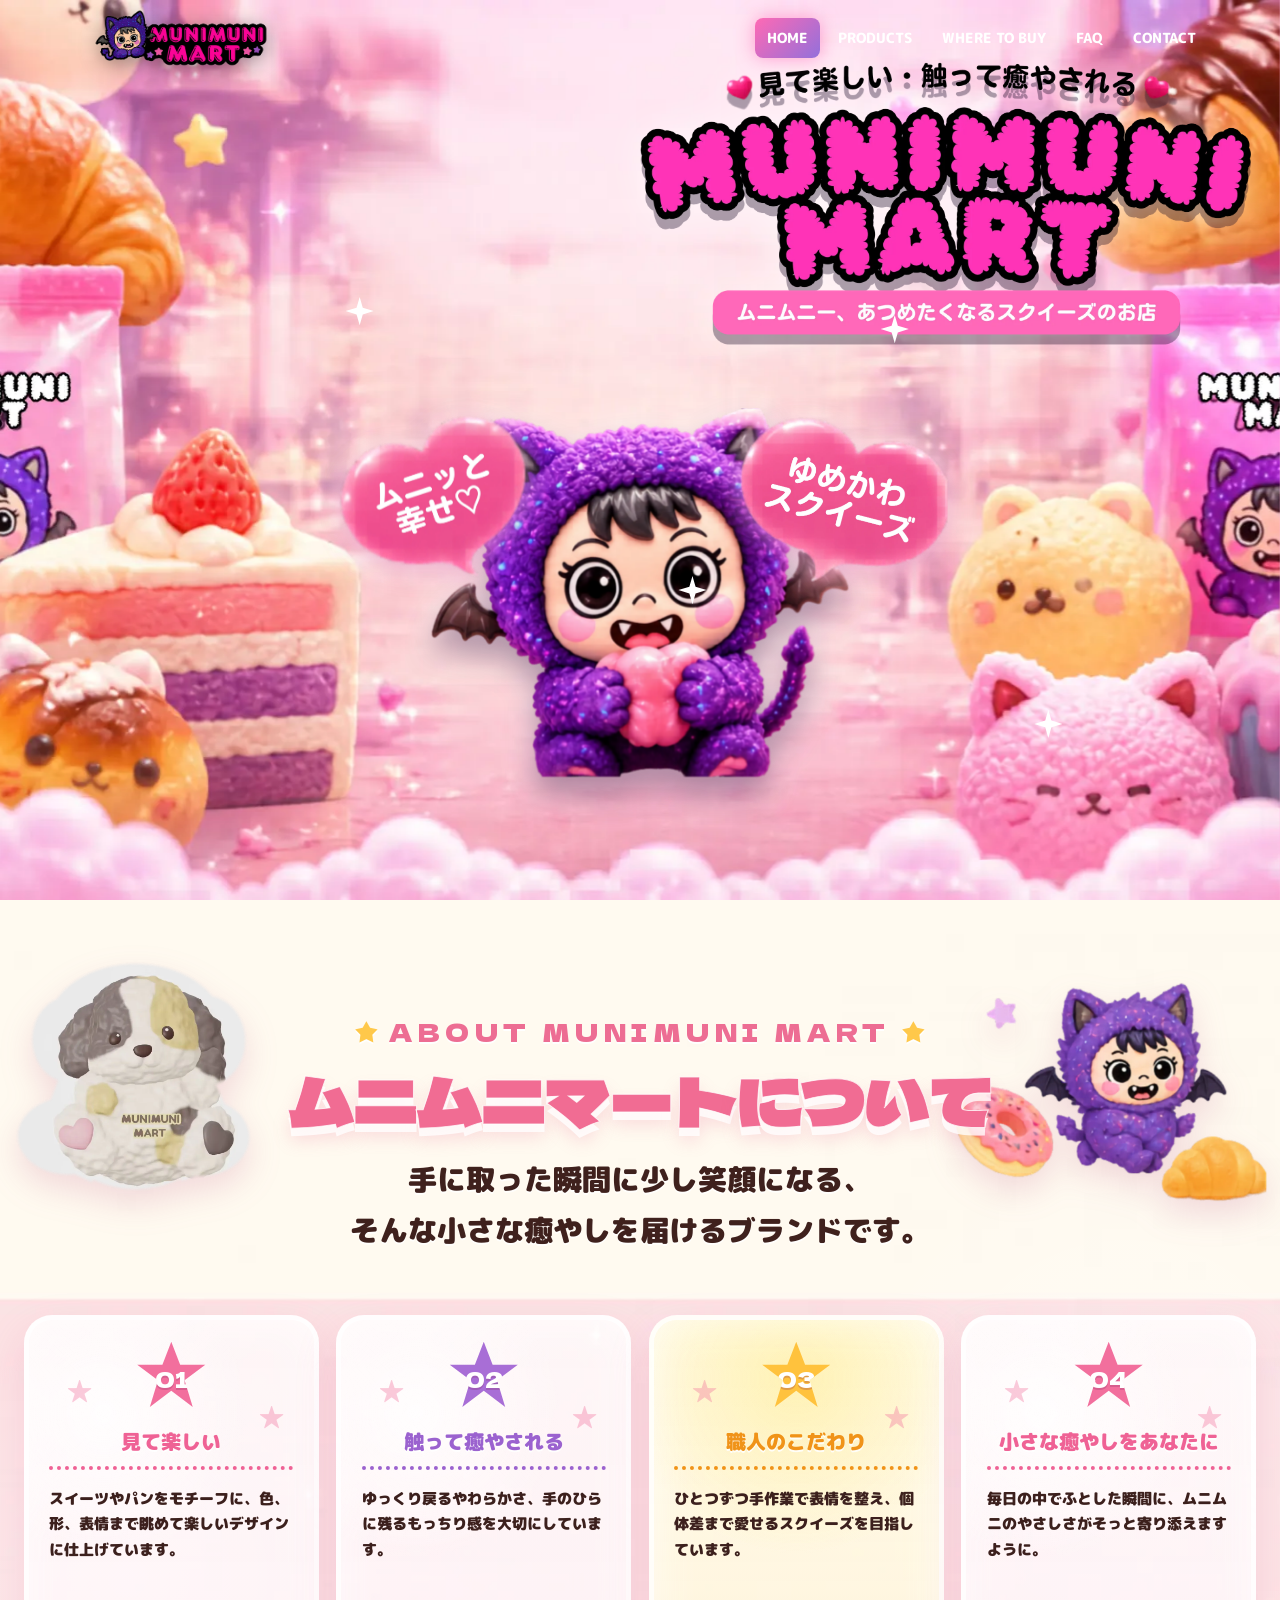
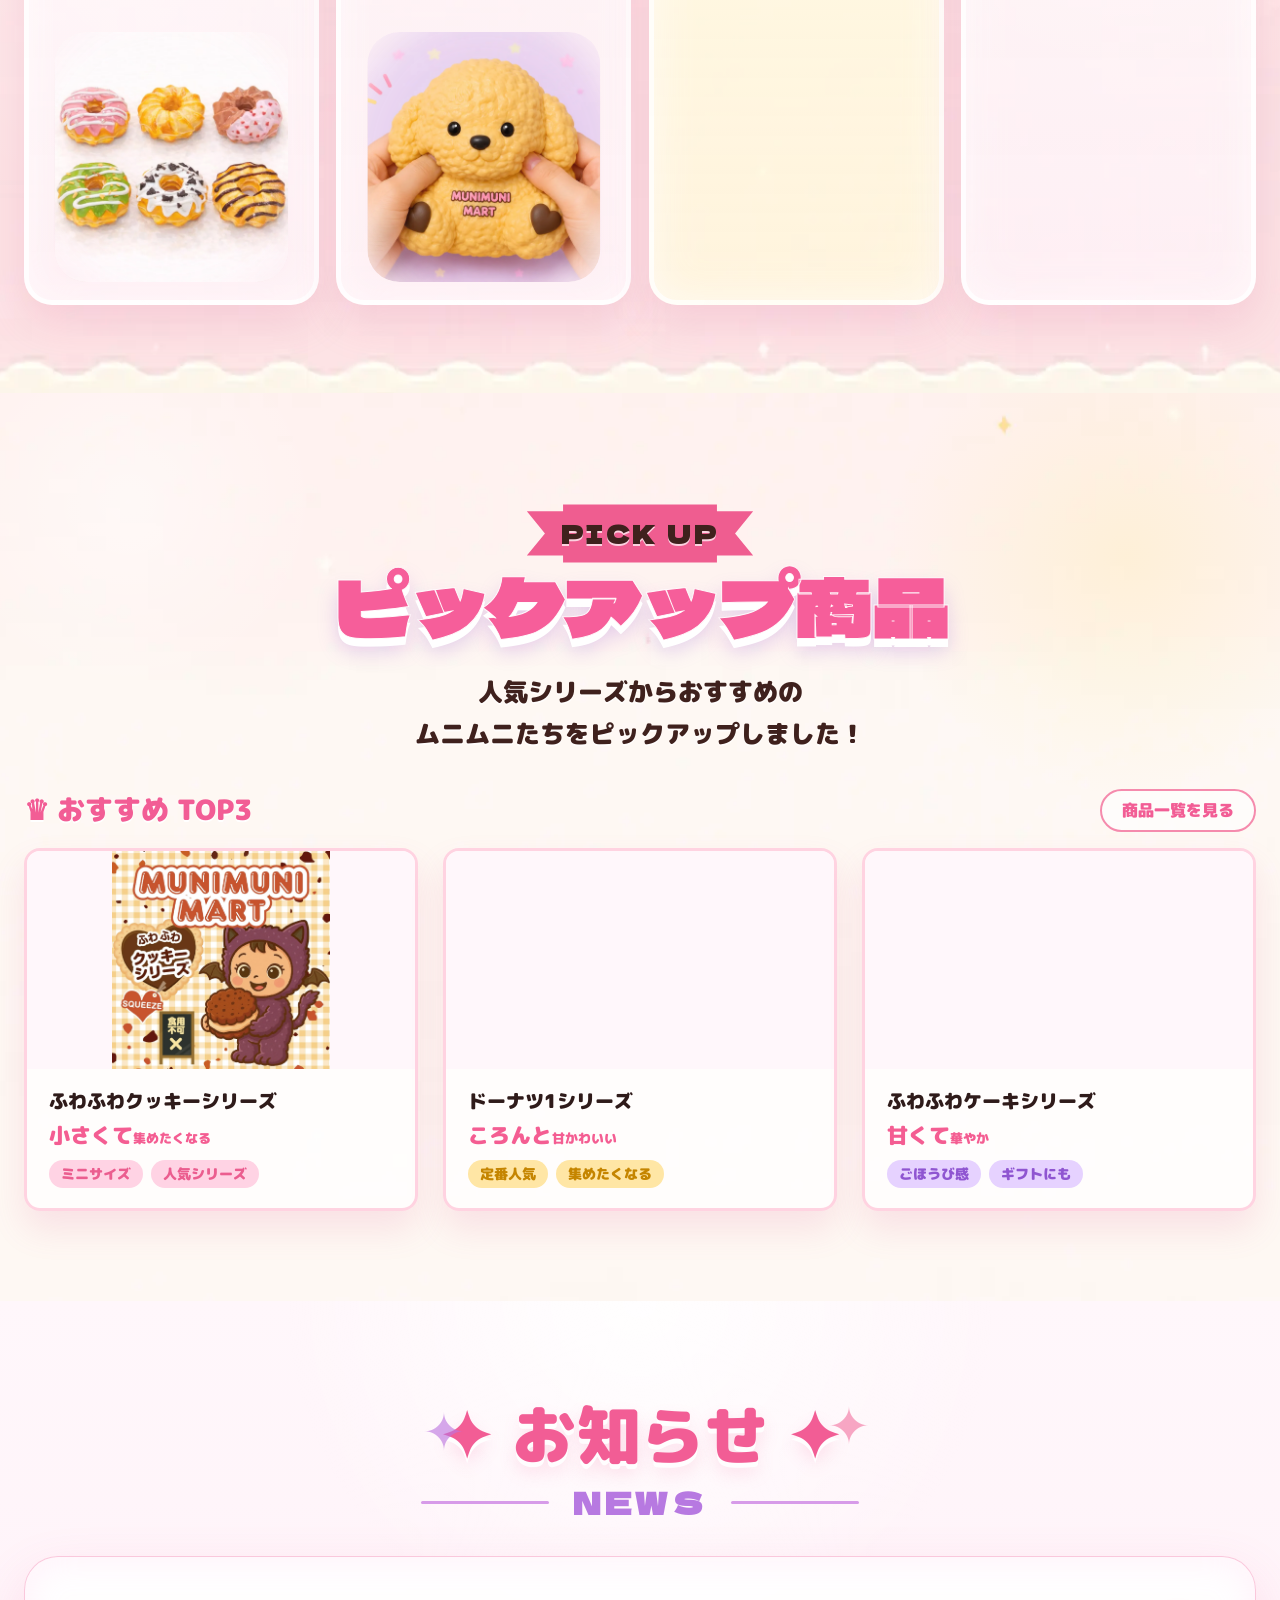
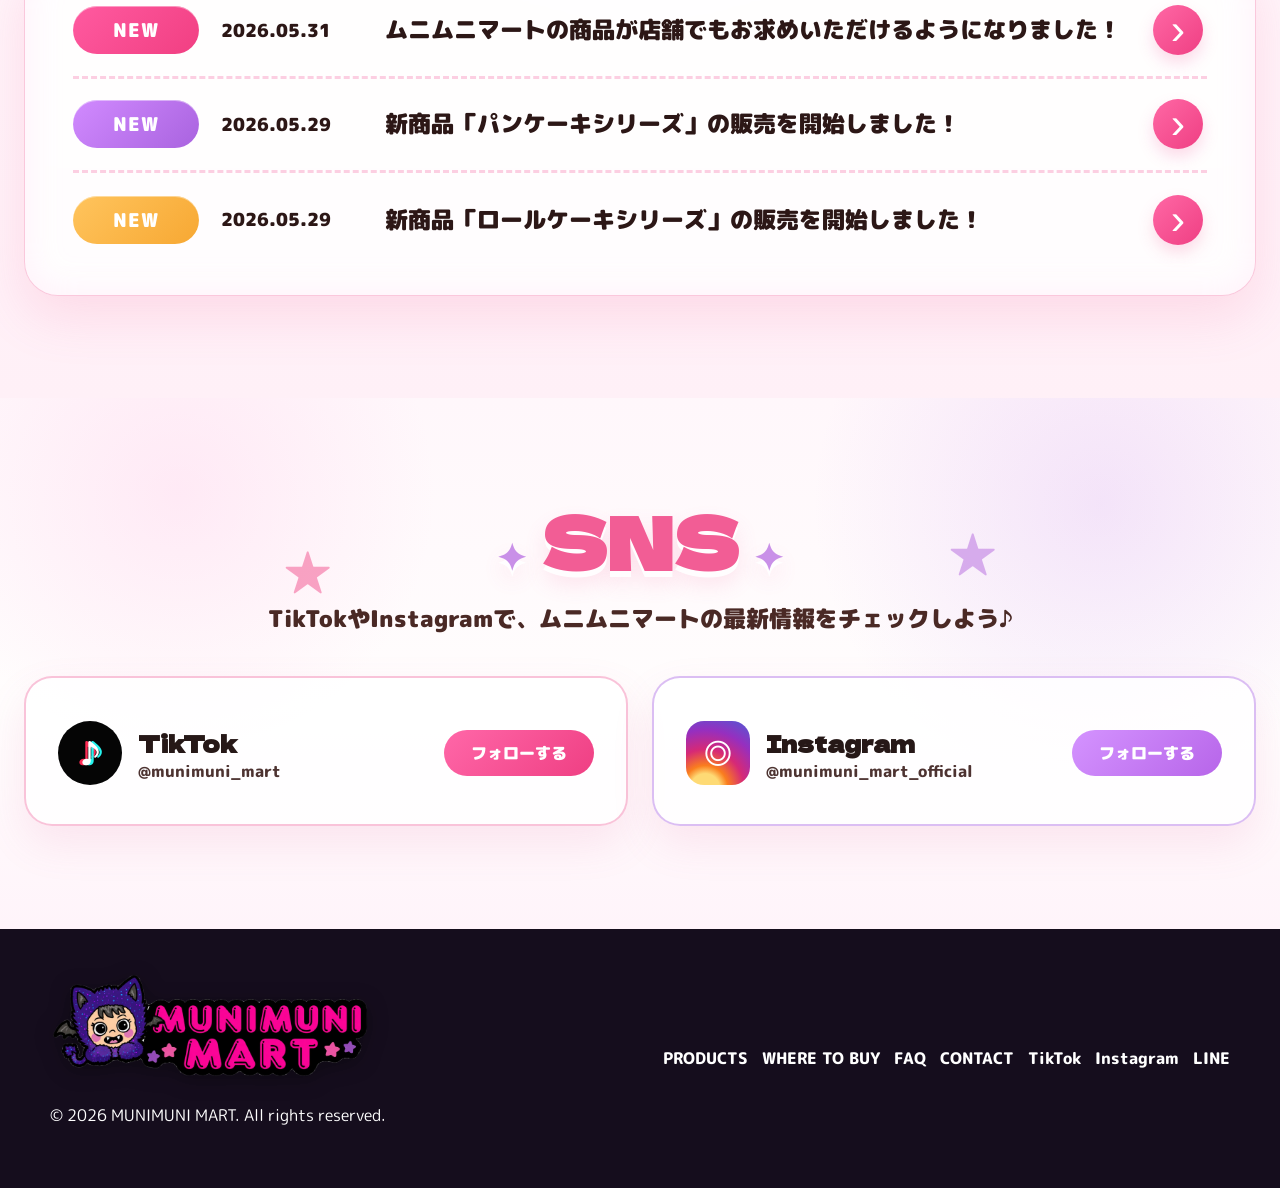
==== commit 6d4ddc30: "Update homepage pickup and news" ====
--- a/index.html
+++ b/index.html
@@ -110,11 +110,11 @@
               </div>
             </article>
             <article class="pickup-rank-card">
-              <img src="assets/pickup-products/animal-series.webp" alt="アニマルシリーズ" loading="lazy" decoding="async">
+              <img src="assets/products/series/donut-series.webp" alt="ドーナツ1シリーズ" loading="lazy" decoding="async">
               <div class="pickup-rank-body">
-                <h4>アニマルシリーズ</h4>
-                <p>表情まで<span>愛らしい</span></p>
-                <div><span>癒やし系</span><span>コレクター人気</span></div>
+                <h4>ドーナツ1シリーズ</h4>
+                <p>ころんと<span>甘かわいい</span></p>
+                <div><span>定番人気</span><span>集めたくなる</span></div>
               </div>
             </article>
             <article class="pickup-rank-card">
--- a/assets/styles.css
+++ b/assets/styles.css
@@ -421,7 +421,7 @@
 .about-inner {
   position: relative;
   z-index: 3;
-  max-width: 1460px;
+  max-width: 1320px;
   margin: 0 auto;
 }
 
@@ -695,7 +695,7 @@
 }
 
 .pickup-inner {
-  max-width: 1400px;
+  max-width: 1320px;
   margin: 0 auto;
 }
 
@@ -1111,7 +1111,7 @@
 }
 
 .sns-muni-inner {
-  max-width: 1420px;
+  max-width: 1320px;
   margin: 0 auto;
 }
 
@@ -2366,8 +2366,8 @@
 
 .product-series-grid {
   display: grid;
-  grid-template-columns: repeat(4, minmax(0, 1fr));
-  gap: 18px;
+  grid-template-columns: repeat(3, minmax(0, 1fr));
+  gap: 22px;
 }
 
 .product-series-card {
@@ -2414,7 +2414,7 @@
 }
 
 .product-series-action {
-  justify-self: start;
+  justify-self: center;
   padding: 7px 14px;
   border-radius: 999px;
   color: #fff;
@@ -2870,8 +2870,62 @@
 
 .accordion-panel p {
   margin: 0;
-  padding: 16px 0 22px;
-  color: var(--muted);
+  padding: 14px 0;
+  color: var(--ink);
+  font-weight: 800;
+  line-height: 1.85;
+}
+
+.accordion-panel p:first-child {
+  padding-top: 16px;
+}
+
+.accordion-panel p:last-child {
+  padding-bottom: 22px;
+}
+
+.accordion-panel a {
+  color: #e73d91;
+  font-weight: 900;
+  text-decoration: none;
+  text-underline-offset: 4px;
+}
+
+.accordion-panel a:hover {
+  color: #9a51d6;
+  text-decoration: underline;
+}
+
+.faq-link-list,
+.faq-text-list {
+  display: grid;
+  gap: 8px;
+  margin: 0;
+  padding: 0 0 16px 1.2em;
+  color: var(--ink);
+  font-weight: 800;
+  line-height: 1.8;
+}
+
+.faq-link-list {
+  list-style: none;
+  padding-left: 0;
+}
+
+.faq-link-list li {
+  display: flex;
+  align-items: flex-start;
+}
+
+.faq-text-list strong {
+  color: var(--ink);
+  font-weight: 900;
+}
+
+.faq-note {
+  font-size: 0.94rem;
+  color: var(--ink);
+  font-weight: 800;
 }
 
 .contact-form {
@@ -2974,6 +3028,15 @@
 .reveal.is-visible {
   opacity: 1;
   transform: translateY(0);
+}
+
+.about-muni-section.reveal,
+.pickup-muni-section.reveal,
+.news-muni-section.reveal,
+.sns-muni-section.reveal {
+  opacity: 1;
+  transform: none;
+  transition: none;
 }
 
 @keyframes floaty {
@@ -3874,16 +3937,32 @@
   }
 
   .product-series-grid {
-    grid-template-columns: 1fr;
-    gap: 14px;
+    grid-template-columns: repeat(2, minmax(0, 1fr));
+    gap: 12px;
   }
 
   .product-series-card {
     border-radius: 20px;
+    gap: 9px;
+    padding: 10px 10px 13px;
   }
 
   .product-series-thumb {
-    aspect-ratio: 16 / 11;
+    aspect-ratio: 1 / 1;
+  }
+
+  .product-series-thumb img {
+    padding: 5px;
+  }
+
+  .product-series-name {
+    font-size: 0.9rem;
+    line-height: 1.25;
+  }
+
+  .product-series-action {
+    padding: 6px 10px;
+    font-size: 0.76rem;
   }
 
   .product-image-card img {
@@ -3935,4 +4014,233 @@
   .page:has(.page-hero) .page-hero .lead {
     margin-top: 20px;
   }
-}
+
+  .section,
+  .page-hero,
+  .product-detail {
+    padding-left: 36px;
+    padding-right: 36px;
+  }
+
+  .about-muni-section,
+  .pickup-muni-section,
+  .news-muni-section,
+  .sns-muni-section {
+    padding-left: 32px;
+    padding-right: 32px;
+  }
+
+  .about-hero-copy {
+    width: calc(100vw - 64px);
+  }
+
+  .product-image-grid,
+  .product-series-grid {
+    grid-template-columns: repeat(2, minmax(0, 1fr));
+  }
+
+  .page:has(.page-hero) .page-hero h1 {
+    max-width: 100%;
+    font-size: clamp(2rem, 9.5vw, 2.35rem);
+    line-height: 1.16;
+    word-break: normal;
+    overflow-wrap: anywhere;
+  }
+
+  .faq-search input {
+    min-height: 46px;
+    font-size: 0.94rem;
+  }
+
+  .faq-category {
+    min-width: 0;
+    overflow: hidden;
+    padding: 18px 16px;
+  }
+
+  .faq-category h2 {
+    font-size: 1.08rem;
+    line-height: 1.45;
+  }
+
+  .accordion button {
+    min-height: auto;
+    gap: 12px;
+    padding: 14px 0;
+    font-size: 0.94rem;
+    line-height: 1.55;
+    word-break: normal;
+    overflow-wrap: anywhere;
+  }
+
+  .accordion button::after {
+    width: 26px;
+    height: 26px;
+    font-size: 0.95rem;
+  }
+
+  .accordion-panel p,
+  .faq-link-list,
+  .faq-text-list,
+  .faq-note {
+    font-size: 0.94rem;
+    line-height: 1.78;
+  }
+
+  .faq-link-list,
+  .faq-text-list {
+    gap: 7px;
+    padding-bottom: 14px;
+  }
+
+  html,
+  body {
+    max-width: 100%;
+    overflow-x: hidden;
+  }
+
+  .page:has(.page-hero) .section:has(.faq-list) {
+    width: 100%;
+    max-width: 100%;
+    padding-left: 20px;
+    padding-right: 20px;
+  }
+
+  .faq-list {
+    width: 100%;
+    min-width: 0;
+    gap: 28px;
+  }
+
+  .page:has(.page-hero) .faq-category {
+    width: 100%;
+    max-width: 100%;
+    min-width: 0;
+    overflow: hidden;
+    padding: 18px 14px;
+  }
+
+  .page:has(.page-hero) .faq-category h2 {
+    max-width: 100%;
+    font-size: 15px;
+    line-height: 1.45;
+    white-space: normal;
+    word-break: normal;
+    overflow-wrap: anywhere;
+  }
+
+  .faq-category .accordion + .accordion {
+    margin-top: 15px;
+  }
+
+  .accordion button {
+    display: grid;
+    grid-template-columns: minmax(0, 1fr) 26px;
+    align-items: center;
+    width: 100%;
+    max-width: 100%;
+    font-family: "M PLUS Rounded 1c", "Noto Sans JP", sans-serif;
+    font-size: 13px;
+    line-height: 1.65;
+    white-space: normal;
+    word-break: normal;
+    overflow-wrap: anywhere;
+  }
+
+  .accordion-panel p,
+  .faq-link-list,
+  .faq-text-list,
+  .faq-note {
+    max-width: 100%;
+    font-family: "M PLUS Rounded 1c", "Noto Sans JP", sans-serif;
+    font-size: 13px;
+    line-height: 1.78;
+    white-space: normal;
+    word-break: normal;
+    overflow-wrap: anywhere;
+  }
+}
+
+@media (max-width: 620px) {
+  body.faq-page,
+  body.faq-page .page,
+  body.faq-page .section,
+  body.faq-page .faq-list,
+  body.faq-page .faq-category,
+  body.faq-page .accordion,
+  body.faq-page .accordion button,
+  body.faq-page .accordion-panel {
+    width: 100% !important;
+    max-width: 100% !important;
+    min-width: 0 !important;
+    box-sizing: border-box !important;
+  }
+
+  body.faq-page,
+  body.faq-page .page {
+    overflow-x: hidden !important;
+  }
+
+  body.faq-page .section {
+    padding-left: 20px !important;
+    padding-right: 20px !important;
+  }
+
+  body.faq-page .faq-list {
+    gap: 28px !important;
+  }
+
+  body.faq-page .faq-category {
+    overflow: hidden !important;
+    padding: 18px 14px !important;
+  }
+
+  body.faq-page .faq-category h2 {
+    max-width: 100% !important;
+    font-size: 15px !important;
+    line-height: 1.45 !important;
+    white-space: normal !important;
+    word-break: normal !important;
+    overflow-wrap: anywhere !important;
+  }
+
+  body.faq-page .faq-category .accordion + .accordion {
+    margin-top: 15px !important;
+  }
+
+  body.faq-page .accordion button {
+    display: grid !important;
+    grid-template-columns: minmax(0, 1fr) 26px !important;
+    gap: 12px !important;
+    align-items: center !important;
+    min-height: auto !important;
+    padding: 14px 0 !important;
+    font-family: "M PLUS Rounded 1c", "Noto Sans JP", sans-serif !important;
+    font-size: 13px !important;
+    line-height: 1.65 !important;
+    white-space: normal !important;
+    word-break: normal !important;
+    overflow-wrap: anywhere !important;
+  }
+
+  body.faq-page .accordion button::after {
+    width: 26px !important;
+    height: 26px !important;
+    font-size: 13px !important;
+  }
+
+  body.faq-page .accordion-panel p,
+  body.faq-page .faq-link-list,
+  body.faq-page .faq-text-list,
+  body.faq-page .faq-note,
+  body.faq-page .accordion-panel li,
+  body.faq-page .accordion-panel a {
+    max-width: 100% !important;
+    font-family: "M PLUS Rounded 1c", "Noto Sans JP", sans-serif !important;
+    font-size: 13px !important;
+    line-height: 1.78 !important;
+    white-space: normal !important;
+    word-break: normal !important;
+    overflow-wrap: anywhere !important;
+  }
+}
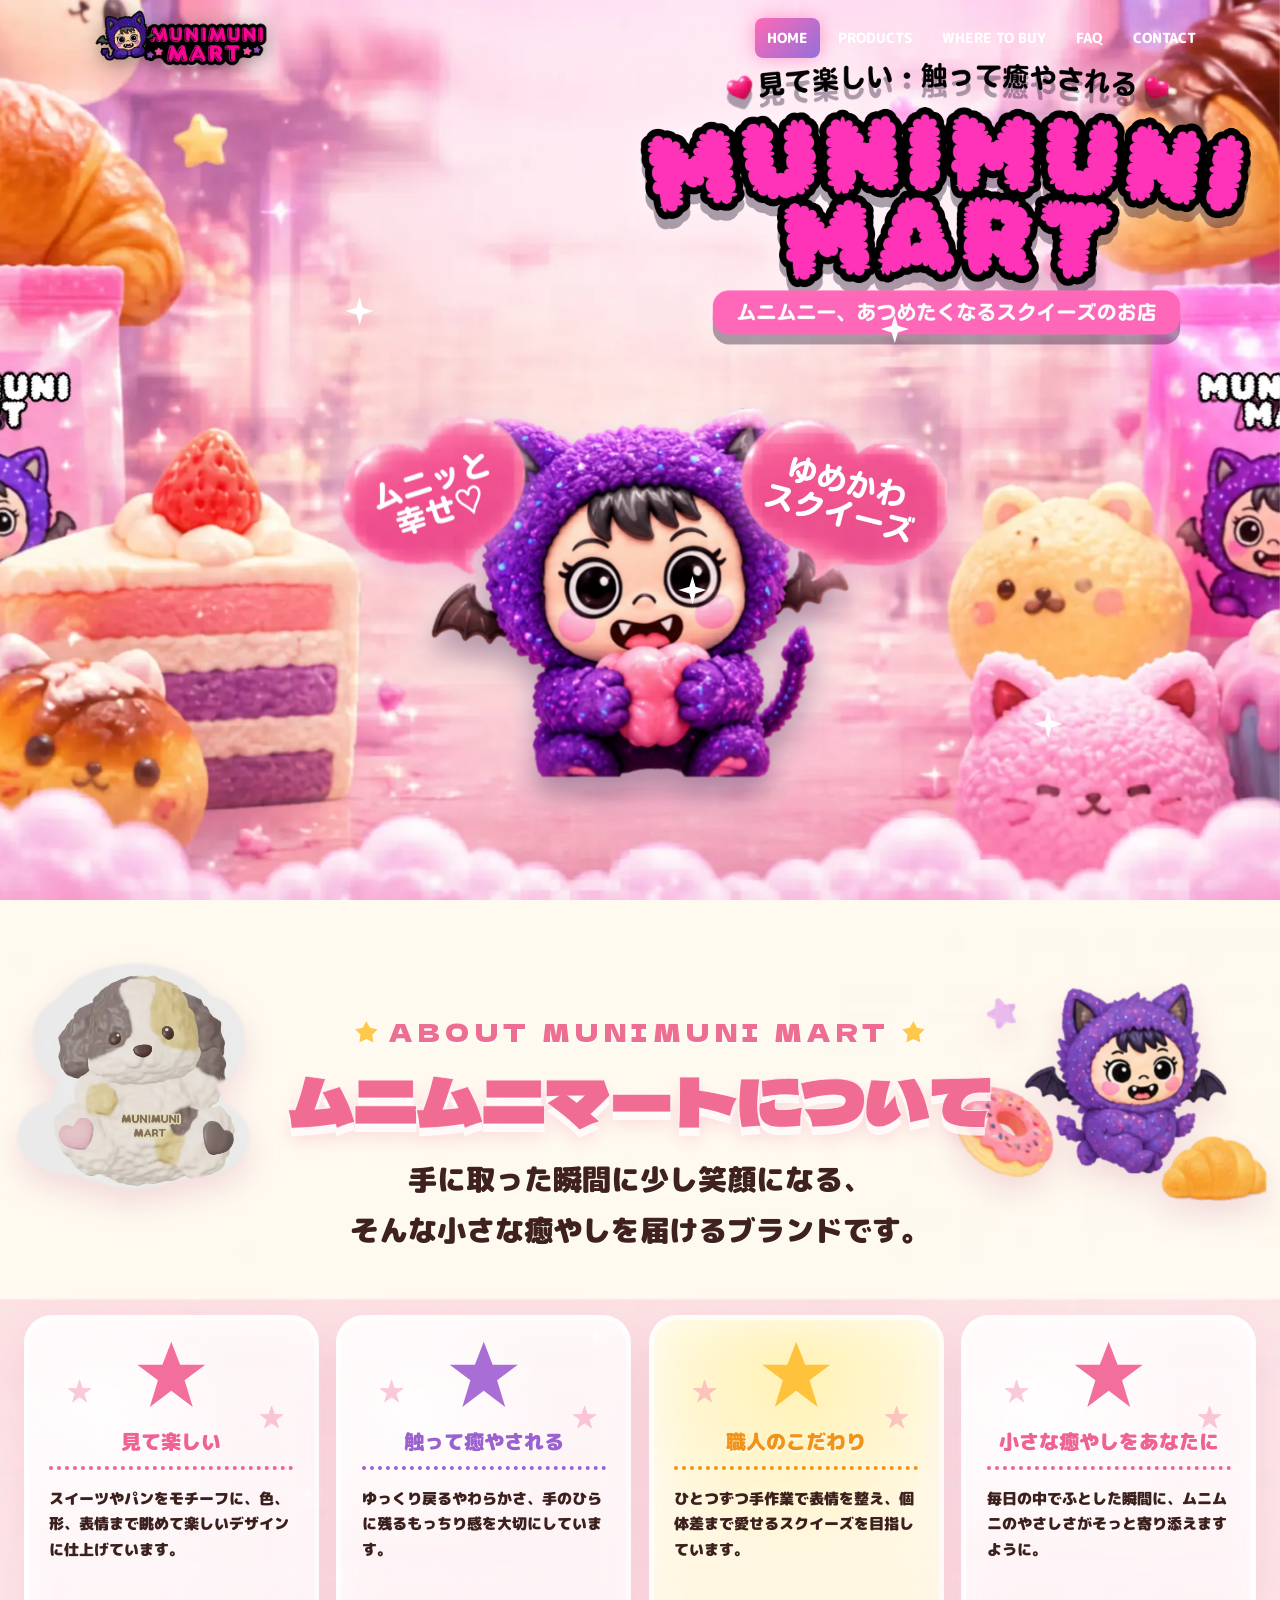
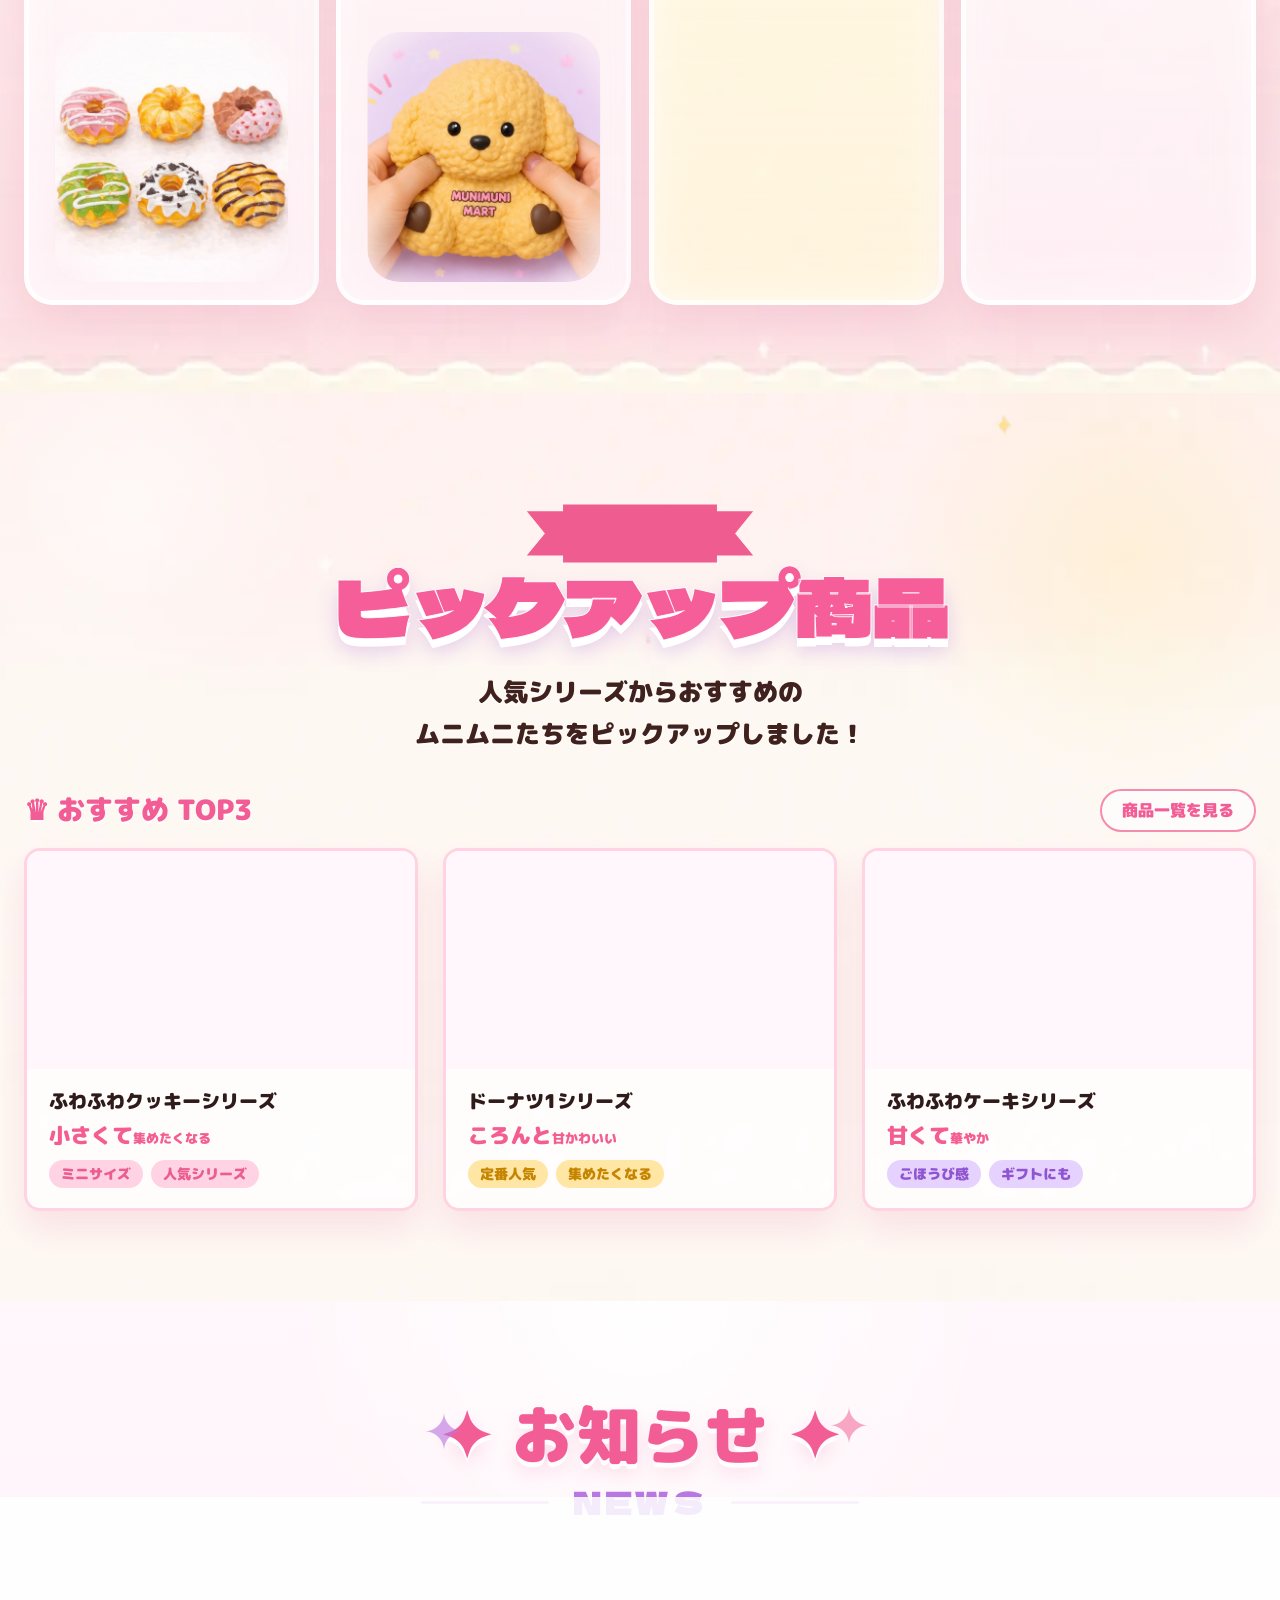
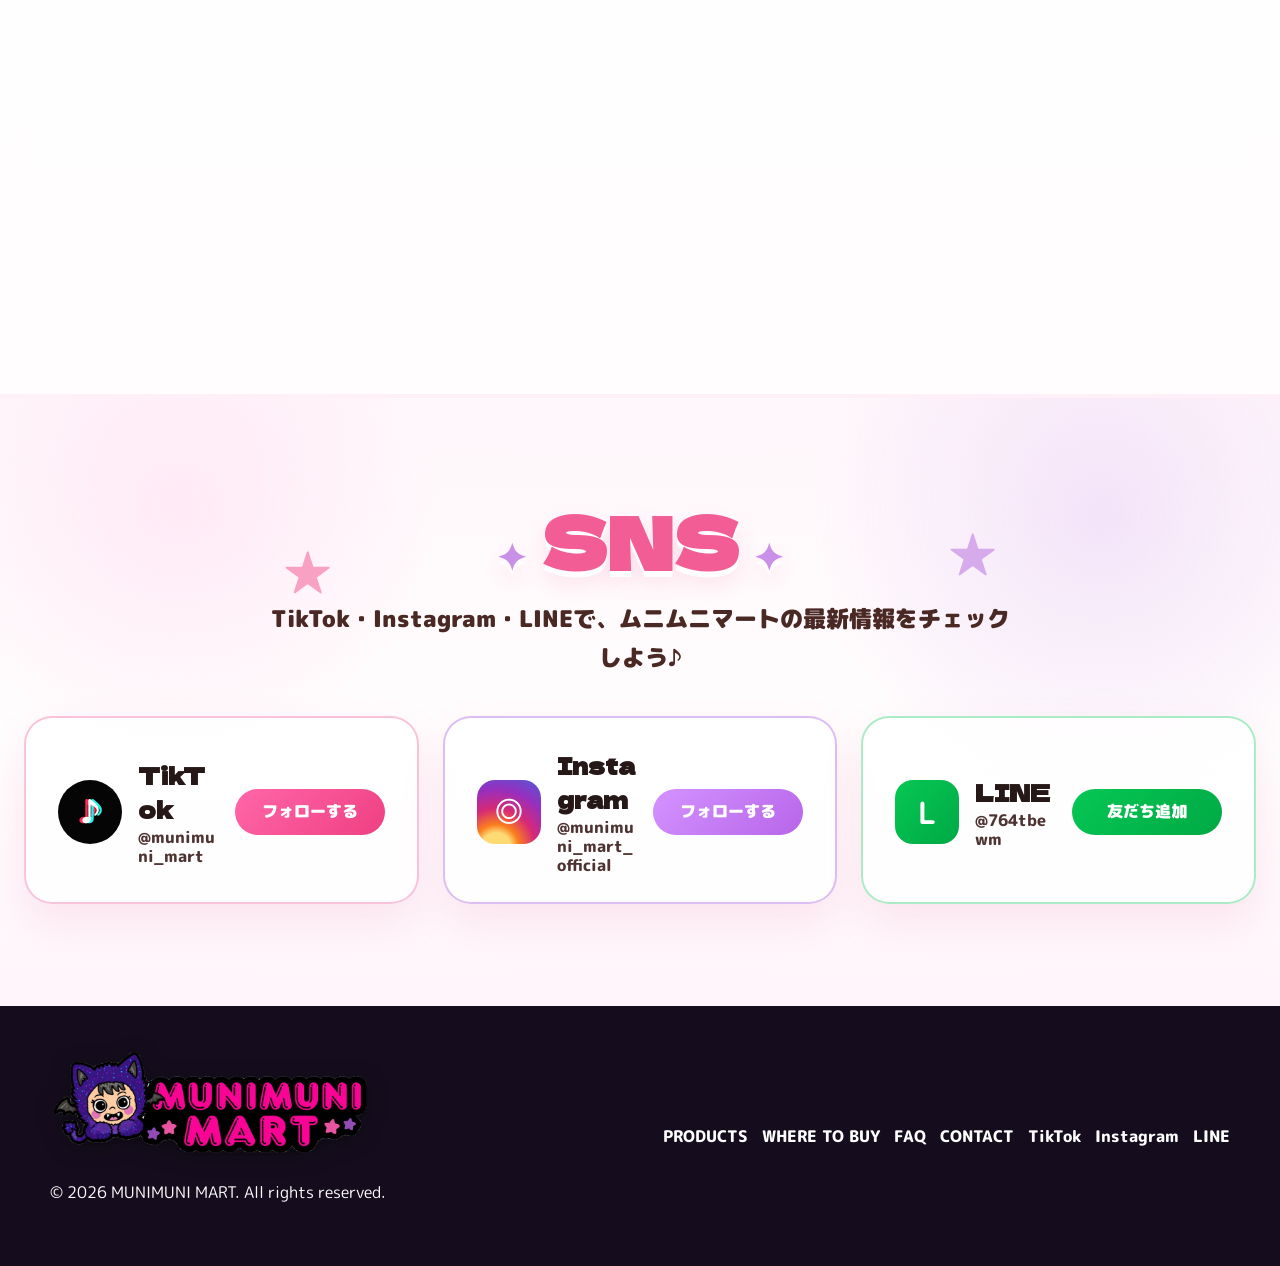
==== commit d4b53b0d: "Add LINE SNS card and product image galleries" ====
--- a/index.html
+++ b/index.html
@@ -143,7 +143,7 @@
         <div class="sns-muni-inner">
           <div class="sns-muni-heading">
             <h2 id="sns-title">SNS</h2>
-            <p>TikTokやInstagramで、ムニムニマートの最新情報をチェックしよう♪</p>
+            <p>TikTok・Instagram・LINEで、ムニムニマートの最新情報をチェックしよう♪</p>
           </div>
 
           <div class="sns-panel-grid">
@@ -160,6 +160,14 @@
                 <div class="sns-icon instagram-icon">◎</div>
                 <div><h3>Instagram</h3><p>@munimuni_mart_official</p></div>
                 <a href="https://www.instagram.com/munimuni_mart_official/" target="_blank" rel="noreferrer">フォローする</a>
+              </div>
+            </article>
+
+            <article class="sns-feed-panel sns-link-panel line-panel">
+              <div class="sns-account-head">
+                <div class="sns-icon line-icon">L</div>
+                <div><h3>LINE</h3><p>@764tbewm</p></div>
+                <a href="https://line.me/R/ti/p/@764tbewm?oat_content=url&ts=12260603" target="_blank" rel="noreferrer">友だち追加</a>
               </div>
             </article>
           </div>
--- a/assets/styles.css
+++ b/assets/styles.css
@@ -1145,7 +1145,7 @@
 
 .sns-panel-grid {
   display: grid;
-  grid-template-columns: 1fr 1fr;
+  grid-template-columns: repeat(3, minmax(0, 1fr));
   gap: 24px;
 }
 
@@ -1167,6 +1167,10 @@
   border-color: rgba(208, 170, 240, 0.76);
 }
 
+.line-panel {
+  border-color: rgba(6, 199, 85, 0.34);
+}
+
 .sns-account-head {
   display: grid;
   grid-template-columns: 64px 1fr auto;
@@ -1195,6 +1199,12 @@
 .instagram-icon {
   border-radius: 18px;
   background: radial-gradient(circle at 30% 105%, #feda75 0 18%, #fa7e1e 28%, #d62976 48%, #962fbf 72%, #4f5bd5 100%);
+}
+
+.line-icon {
+  border-radius: 18px;
+  background: linear-gradient(135deg, #06c755, #00a944);
+  font-family: "Quicksand", "M PLUS Rounded 1c", sans-serif;
 }
 
 .sns-account-head h3 {
@@ -1229,6 +1239,10 @@
 .instagram-panel .sns-account-head a,
 .sns-more-link.purple {
   background: linear-gradient(135deg, #d493ff, #b765e9);
+}
+
+.line-panel .sns-account-head a {
+  background: linear-gradient(135deg, #06c755, #00a944);
 }
 
 .tiktok-feed-grid {
@@ -2493,13 +2507,29 @@
   place-items: center;
 }
 
-.catalog-modal-body img {
+.catalog-product-grid {
+  width: 100%;
+  display: grid;
+  grid-template-columns: repeat(3, minmax(0, 1fr));
+  gap: 18px;
+}
+
+.catalog-product-card {
+  margin: 0;
+  overflow: hidden;
+  border: 3px solid rgba(255, 217, 232, 0.95);
+  border-radius: 20px;
+  background: #fff7fb;
+  box-shadow: 0 14px 32px rgba(242, 93, 149, 0.12);
+}
+
+.catalog-product-card img {
   display: block;
-  width: auto;
+  width: 100%;
   max-width: 100%;
-  max-height: 72svh;
+  height: 250px;
+  object-fit: contain;
   border-radius: 18px;
-  box-shadow: 0 18px 42px rgba(242, 93, 149, 0.16);
 }
 
 .catalog-coming-soon {
@@ -3933,7 +3963,7 @@
   }
 
   .product-image-grid {
-    grid-template-columns: 1fr;
+    grid-template-columns: repeat(2, minmax(0, 1fr));
   }
 
   .product-series-grid {
@@ -3983,8 +4013,19 @@
     padding: 22px 14px;
   }
 
-  .catalog-modal-body img {
-    max-height: 76svh;
+  .catalog-product-grid {
+    grid-template-columns: repeat(2, minmax(0, 1fr));
+    gap: 12px;
+  }
+
+  .catalog-product-card {
+    border-width: 2px;
+    border-radius: 16px;
+  }
+
+  .catalog-product-card img {
+    height: 150px;
+    border-radius: 14px;
   }
 
   .catalog-coming-soon {
